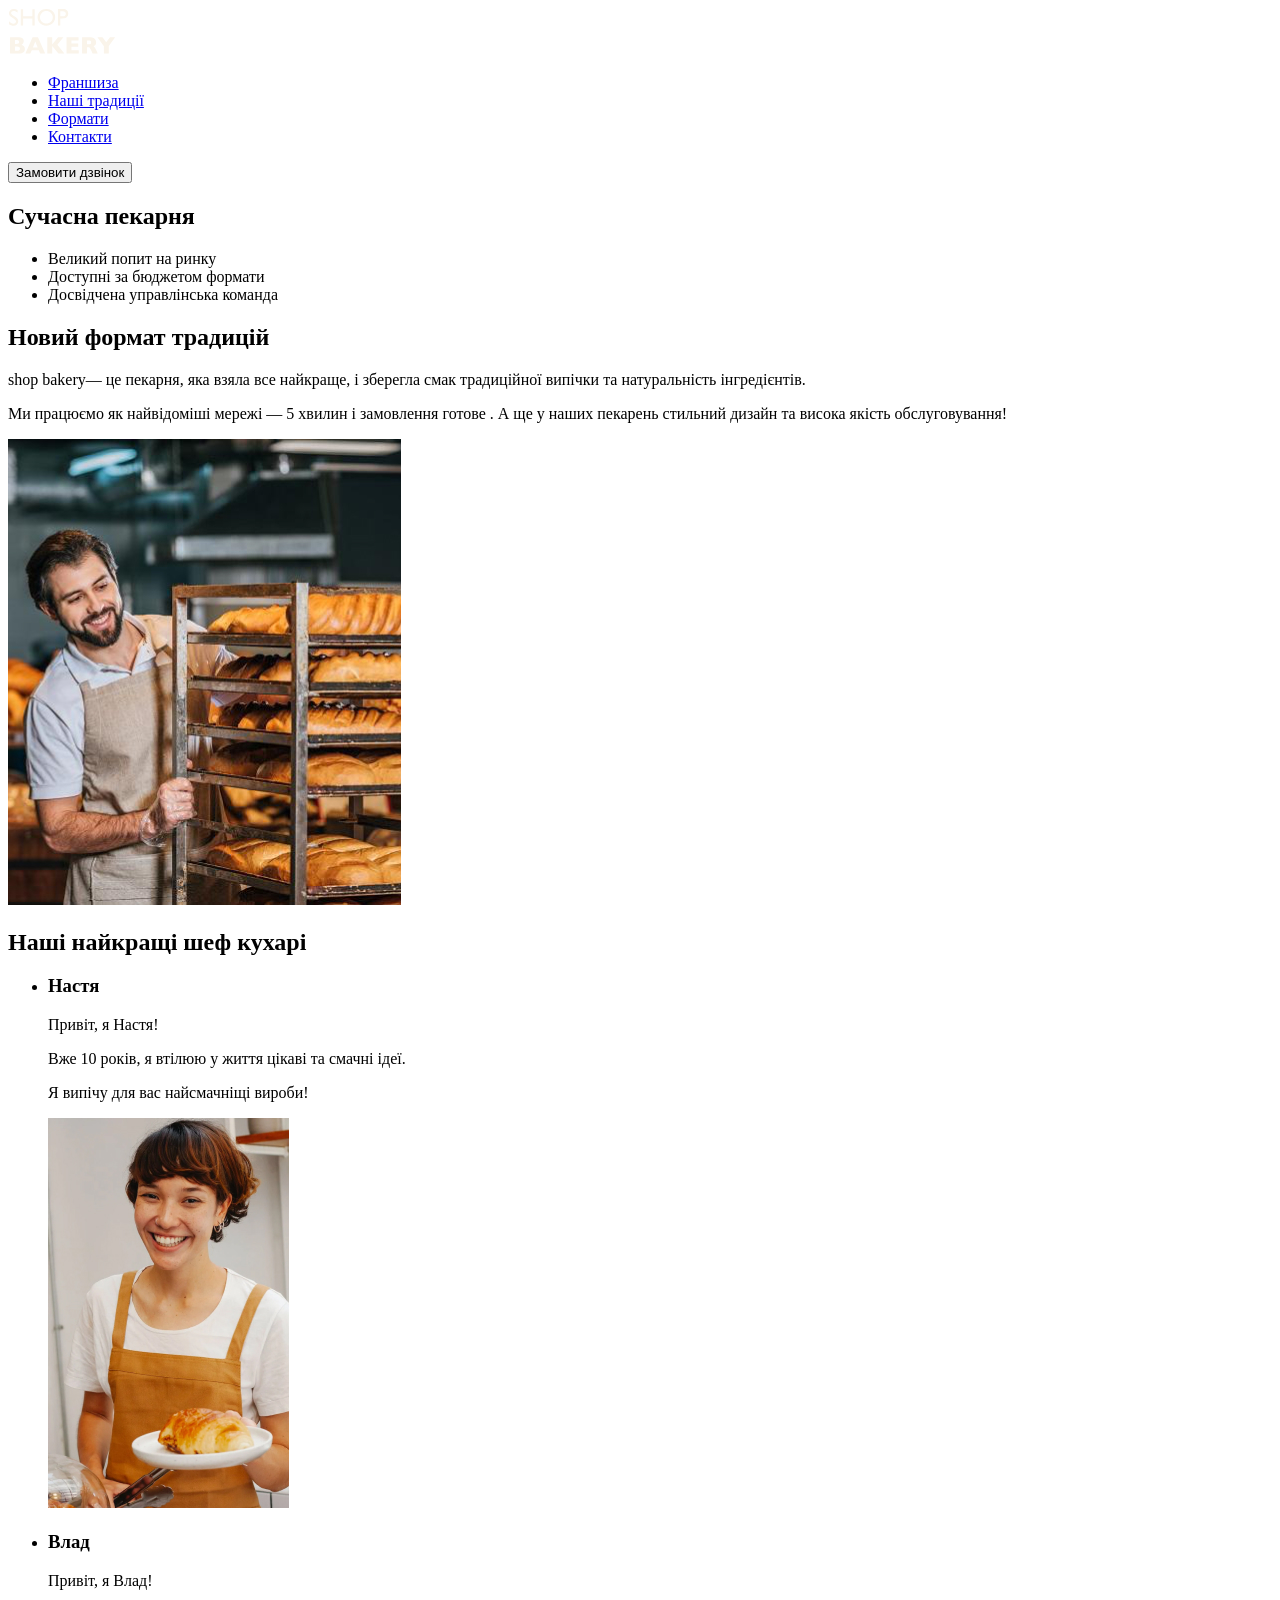
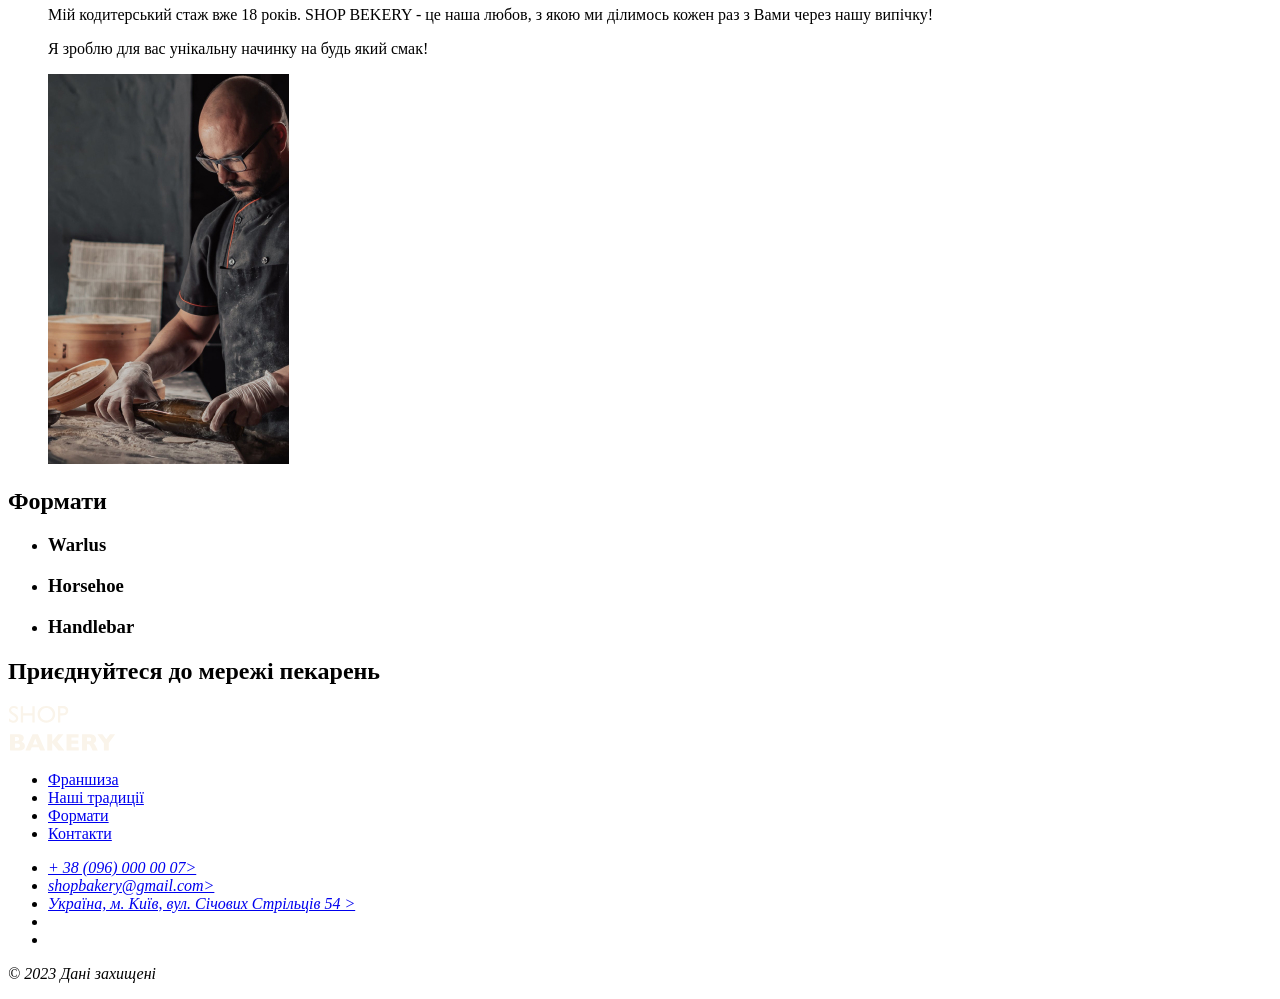
==== index.html @ 83b2caaf "Update index.html and images" ====
<!DOCTYPE html>
<html lang="uk">
  <head>
    <meta charset="UTF-8" />
    <meta http-equive="X-UA-Compatitble" content="IE-edge" />
    <meta name="viewport" content="width=device-width, initial-scale=1.0" />
    <title>Сучасна пекарня</title>
  </head>
  <body>
    <header>
      <nav>
        <a href="-">
          <img src="./images/logo.svg" alt="Логоитип" />
        </a>
        <ul>
          <li><a href="-">Франшиза</a></li>
          <li><a href="-">Наші традиції</a></li>
          <li><a href="-">Формати</a></li>
          <li><a href="-">Контакти</a></li>
        </ul>
      </nav>
      <button type="button">Замовити дзвінок</button>
    </header>
    <main>
      <section>
        <h1>Сучасна пекарня</h1>
      </section>
      <section>
        <ul>
          <li>Великий попит на ринку</li>
          <li>Доступні за бюджетом формати</li>
          <li>Досвідчена управлінська команда</li>
        </ul>
        <h2>Новий формат традицій</h2>
        <p>
          <span>shop bakery</span>— це пекарня, яка взяла все найкраще, і
          зберегла смак традиційної випічки та натуральність інгредієнтів.
        </p>
        <p>
          Ми працюємо як найвідоміші мережі —
          <span>5 хвилин і замовлення готове</span> . А ще у наших пекарень
          стильний дизайн та висока якість обслуговування!
        </p>
        <img src="./images/baker-man.jpg" alt="Пекар" />
      </section>
      <section>
        <h2>Наші найкращі шеф кухарі</h2>
        <ul>
          <li>
            <article>
              <h3>Настя</h3>
              <p>Привіт, я Настя!</p>
              <p>Вже 10 років, я втілюю у життя цікаві та смачні ідеї.</p>
              <p>Я випічу для вас найсмачніщі вироби!</p>
            </article>
          </li>
          <img src="./images/nastya-chef.jpg" alt="Настя" />
          <li>
            <article>
              <h3>Влад</h3>
              <p>Привіт, я Влад!</p>
              <p>
                Мій кодитерський стаж вже 18 років. SHOP BEKERY - це наша любов,
                з якою ми ділимось кожен раз з Вами через нашу випічку!
              </p>
              <p>Я зроблю для вас унікальну начинку на будь який смак!</p>
            </article>
          </li>
          <img src="./images/vlad-chef.jpg" alt="Влад" />
        </ul>
      </section>
      <section>
        <h2>Формати</h2>
        <ul>
          <li>
            <article>
              <h3 lang="en">Warlus</h3>
            </article>
          </li>
          <li>
            <article>
              <h3 lang="en">Horsehoe</h3>
            </article>
          </li>
          <li>
            <article>
              <h3 lang="en">Handlebar</h3>
            </article>
          </li>
        </ul>
      </section>
      <section>
        <h2>Приєднуйтеся до мережі пекарень</h2>
      </section>
      <!-- wes site -->
    </main>
    <footer>
      <nav>
        <a href="-">
          <img src="./images/logo.svg" alt="Логоитип" />
        </a>
        <ul>
          <li><a href="-">Франшиза</a></li>
          <li><a href="-">Наші традиції</a></li>
          <li><a href="-">Формати</a></li>
          <li><a href="-">Контакти</a></li>
        </ul>
      </nav>
      <address>
        <ul>
          <li><a href="tel:+38(096)0000007">+ 38 (096) 000 00 07></a></li>
          <li>
            <a href="mailto:shopbakery@gmail.com">shopbakery@gmail.com></a>
          </li>
          <li>
            <a href="https://share.google/p2Ou1kJgg2Bm39qx0" target="_blank">
              Україна, м. Київ, вул. Січових Стрільців 54 >
            </a>
          </li>
          <li>
            <a href="-"></a>
            <!---facebook-->
          </li>
          <li>
            <a href="-"></a>
            <!--insta-->
          </li>
        </ul>
        <a href="-" target="_blank" Політика конфіденційності></a>
        <p>© 2023 Дані захищені</p>
      </address>
    </footer>
  </body>
</html>
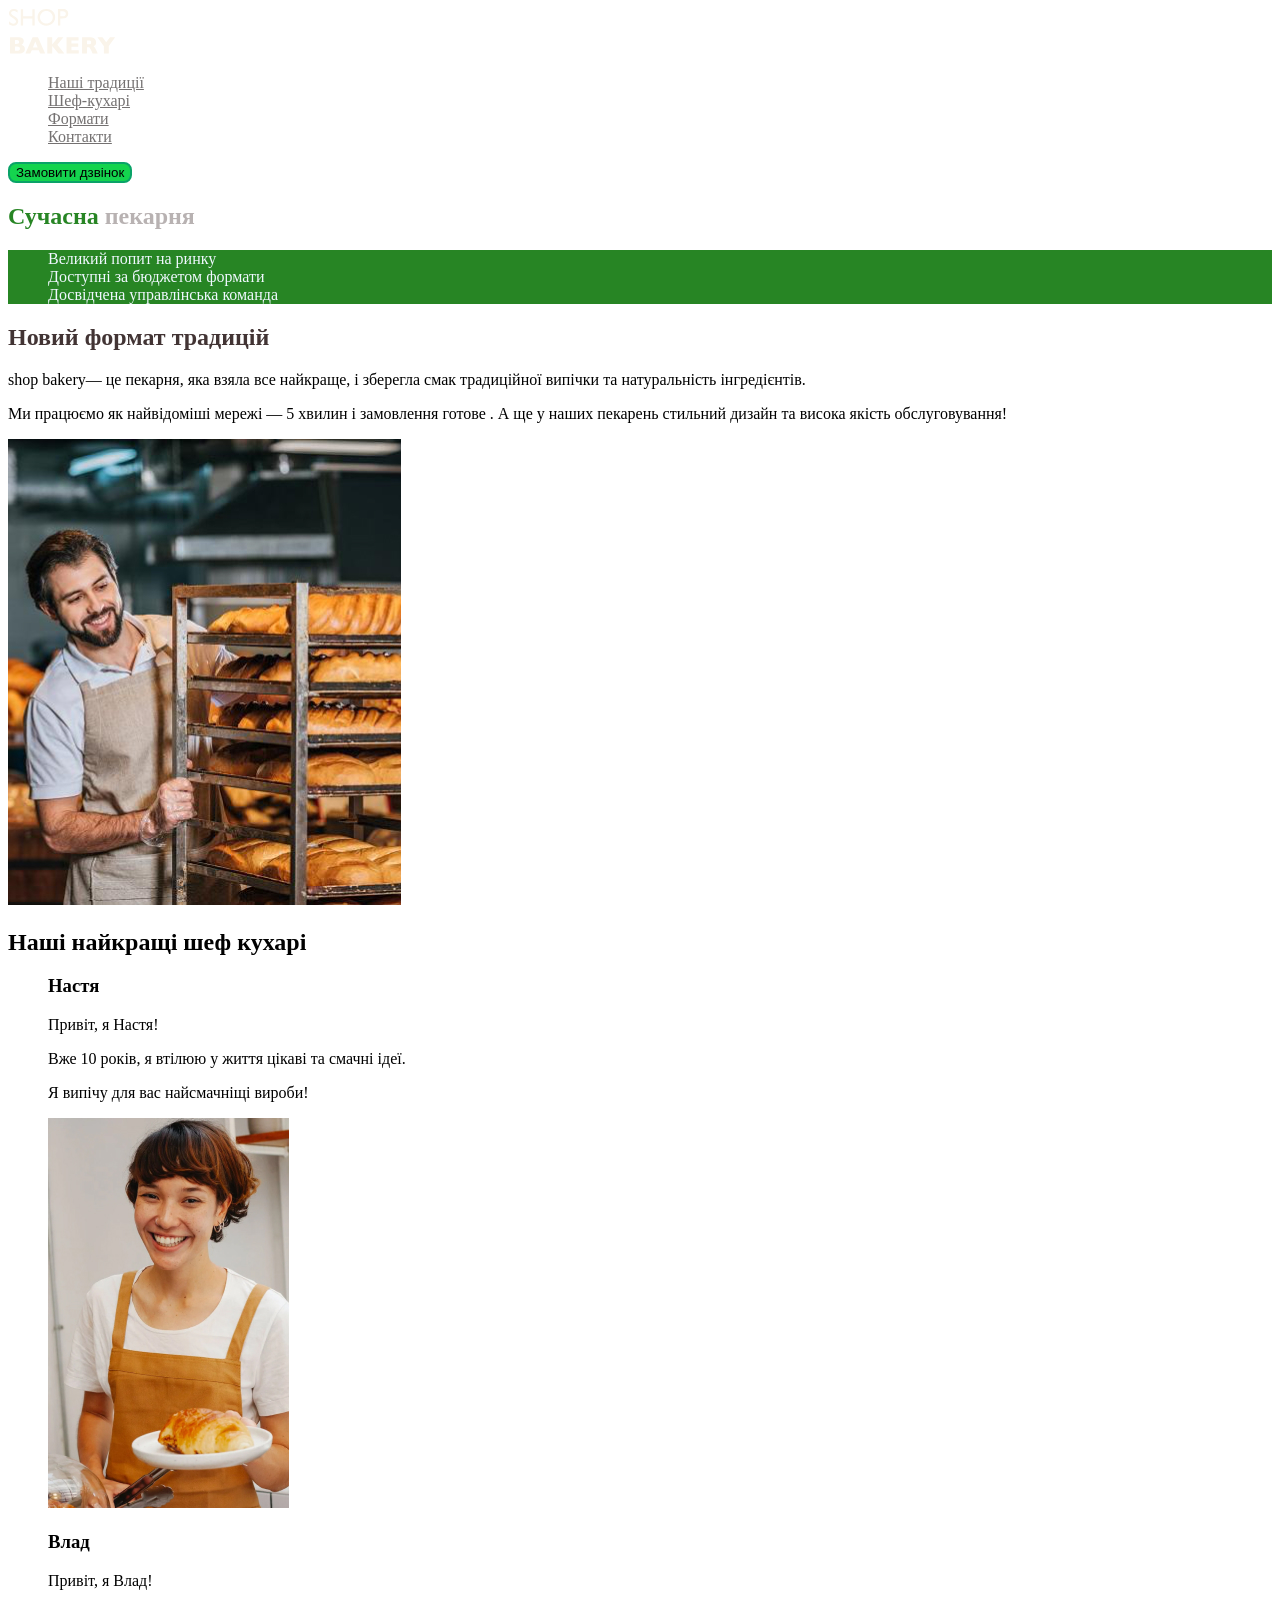
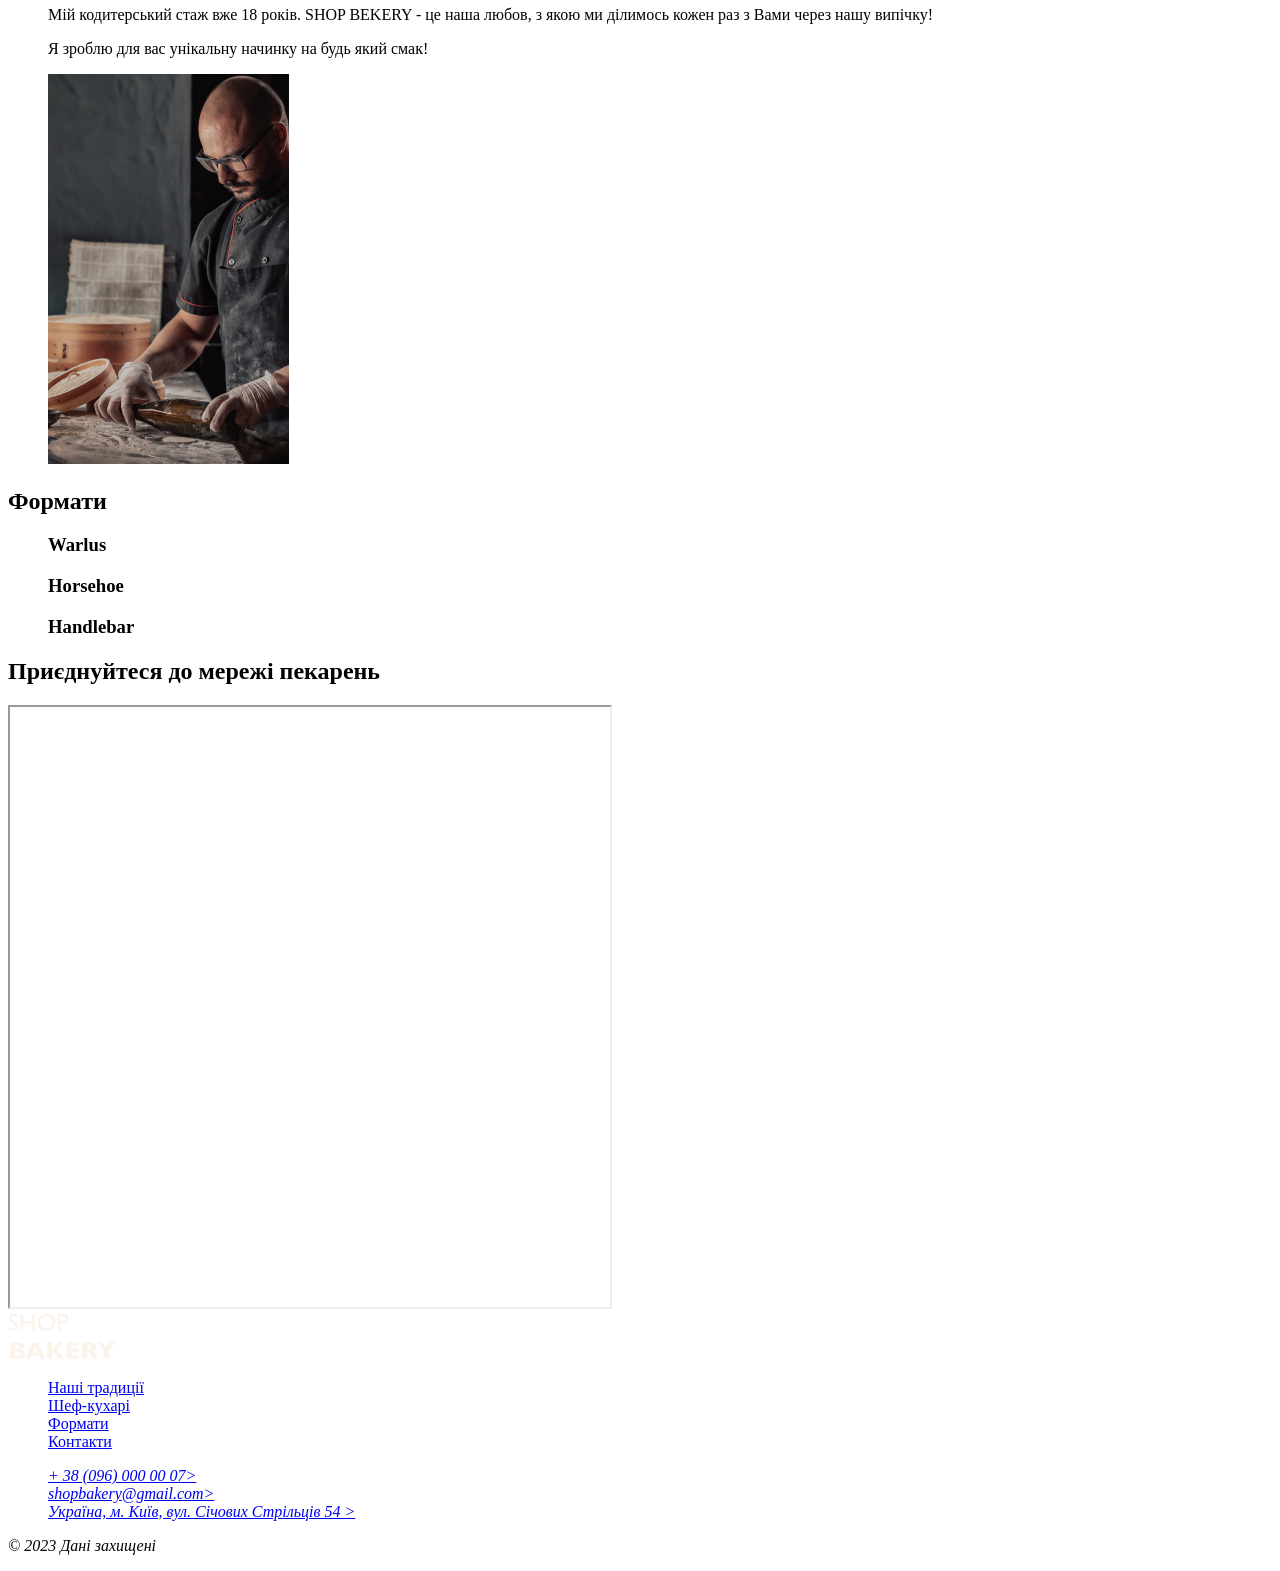
==== commit a26a56f8: "Add styles.css and css variables" ====
--- a/index.html
+++ b/index.html
@@ -5,33 +5,34 @@
     <meta http-equive="X-UA-Compatitble" content="IE-edge" />
     <meta name="viewport" content="width=device-width, initial-scale=1.0" />
     <title>Сучасна пекарня</title>
+    <link rel="stylesheet" href="./css/styles.css">
   </head>
   <body>
     <header>
       <nav>
-        <a href="-">
+        <a href="/">
           <img src="./images/logo.svg" alt="Логоитип" />
         </a>
         <ul>
-          <li><a href="-">Франшиза</a></li>
-          <li><a href="-">Наші традиції</a></li>
-          <li><a href="-">Формати</a></li>
-          <li><a href="-">Контакти</a></li>
+          <li><a class="link" href="#traditions-section">Наші традиції</a></li>
+          <li><a class="link" href="#chiefs">Шеф-кухарі</a></li>
+          <li><a class="link" href="#forms">Формати</a></li>
+          <li><a class="link" href="#contacts">Контакти</a></li>
         </ul>
       </nav>
-      <button type="button">Замовити дзвінок</button>
+      <button class="button" type="button">Замовити дзвінок</button>
     </header>
     <main>
       <section>
-        <h1>Сучасна пекарня</h1>
+        <h1 class="hero-title"><span>Сучасна</span> пекарня</h1>
       </section>
-      <section>
-        <ul>
+      <section id="traditions-section"> 
+        <ul class="advantages">
           <li>Великий попит на ринку</li>
           <li>Доступні за бюджетом формати</li>
           <li>Досвідчена управлінська команда</li>
         </ul>
-        <h2>Новий формат традицій</h2>
+        <h2 class="section-title">Новий формат традицій</h2>
         <p>
           <span>shop bakery</span>— це пекарня, яка взяла все найкраще, і
           зберегла смак традиційної випічки та натуральність інгредієнтів.
@@ -43,7 +44,7 @@
         </p>
         <img src="./images/baker-man.jpg" alt="Пекар" />
       </section>
-      <section>
+      <section id="chiefs">
         <h2>Наші найкращі шеф кухарі</h2>
         <ul>
           <li>
@@ -69,7 +70,7 @@
           <img src="./images/vlad-chef.jpg" alt="Влад" />
         </ul>
       </section>
-      <section>
+      <section id="forms">
         <h2>Формати</h2>
         <ul>
           <li>
@@ -91,22 +92,26 @@
       </section>
       <section>
         <h2>Приєднуйтеся до мережі пекарень</h2>
-      </section>
-      <!-- wes site -->
+        <iframe src="https://www.google.com/maps/embed?pb=!1m18!1m12!1m3!1d2540.1640209120496!2d30.491323200000004!3d50.4566703!2m3!1f0!2f0!3f0!3m2!1i1024!2i768!4f13.1!3m3!1m2!1s0x40d4ce637c006b2d%3A0xaf86385f19996ff0!2z0YPQuy4g0KHQtdGH0LXQstGL0YUg0KHRgtGA0LXQu9GM0YbQvtCyLCA1NCwg0JrQuNC10LIsINCj0LrRgNCw0LjQvdCwLCAwMjAwMA!5e0!3m2!1sru!2spl!4v1762355913736!5m2!1sru!2spl"\
+        width="600" 
+        height="600" 
+        allowfullscreen="" 
+        loading="lazy" 
+        referrerpolicy="no-referrer-when-downgrade"></iframe>
     </main>
     <footer>
       <nav>
-        <a href="-">
+        <a href="./index.html">
           <img src="./images/logo.svg" alt="Логоитип" />
         </a>
         <ul>
-          <li><a href="-">Франшиза</a></li>
-          <li><a href="-">Наші традиції</a></li>
-          <li><a href="-">Формати</a></li>
-          <li><a href="-">Контакти</a></li>
+          <li><a href="#traditions-section">Наші традиції</a></li>
+          <li><a href="#chiefs">Шеф-кухарі</a></li>
+          <li><a href="#forms">Формати</a></li>
+          <li><a href="#contacts">Контакти</a></li>
         </ul>
       </nav>
-      <address>
+      <address id="contacts">
         <ul>
           <li><a href="tel:+38(096)0000007">+ 38 (096) 000 00 07></a></li>
           <li>
--- a/css/styles.css
+++ b/css/styles.css
@@ -0,0 +1,43 @@
+ul {
+  list-style-type: none;
+}
+
+.hero-title {
+  color: #b8b2b2;
+}
+
+.hero-title span {
+  color: #278524;
+}
+
+.button {
+  background-color: rgb(20, 212, 78);
+  border: 2px solid rgb(10, 163, 104);
+  border-radius: 8px;
+  cursor: pointer;
+}
+
+.button:hover {
+  background-color: rgba(20, 212, 78, 0.26);
+}
+
+.button:focus {
+  background-color: rgba(20, 212, 78, 0.26);
+}
+
+.link {
+  color: rgb(116, 113, 113);
+}
+
+.link:hover {
+  color: chartreuse;
+}
+
+.advantages {
+  color: aliceblue;
+  background-color: #278524;
+}
+
+.section-title {
+  color: rgb(66, 52, 52);
+}
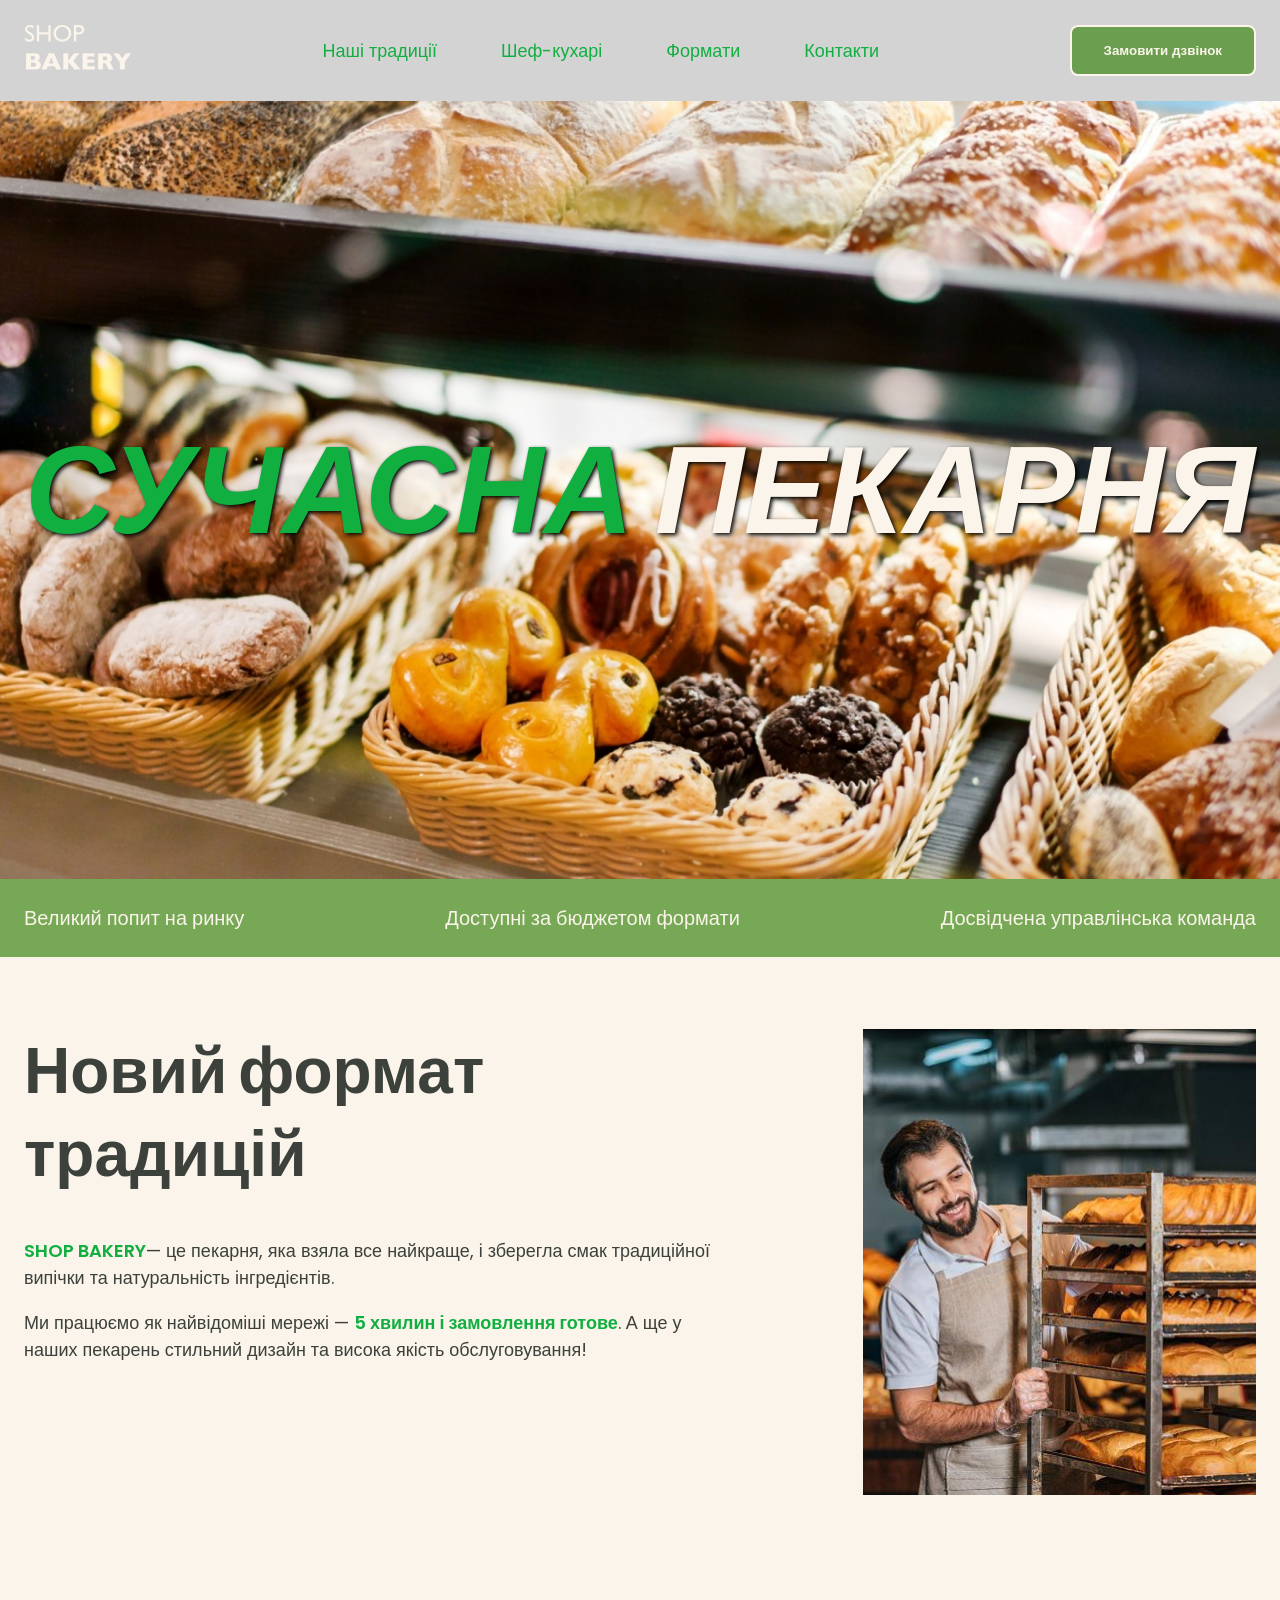
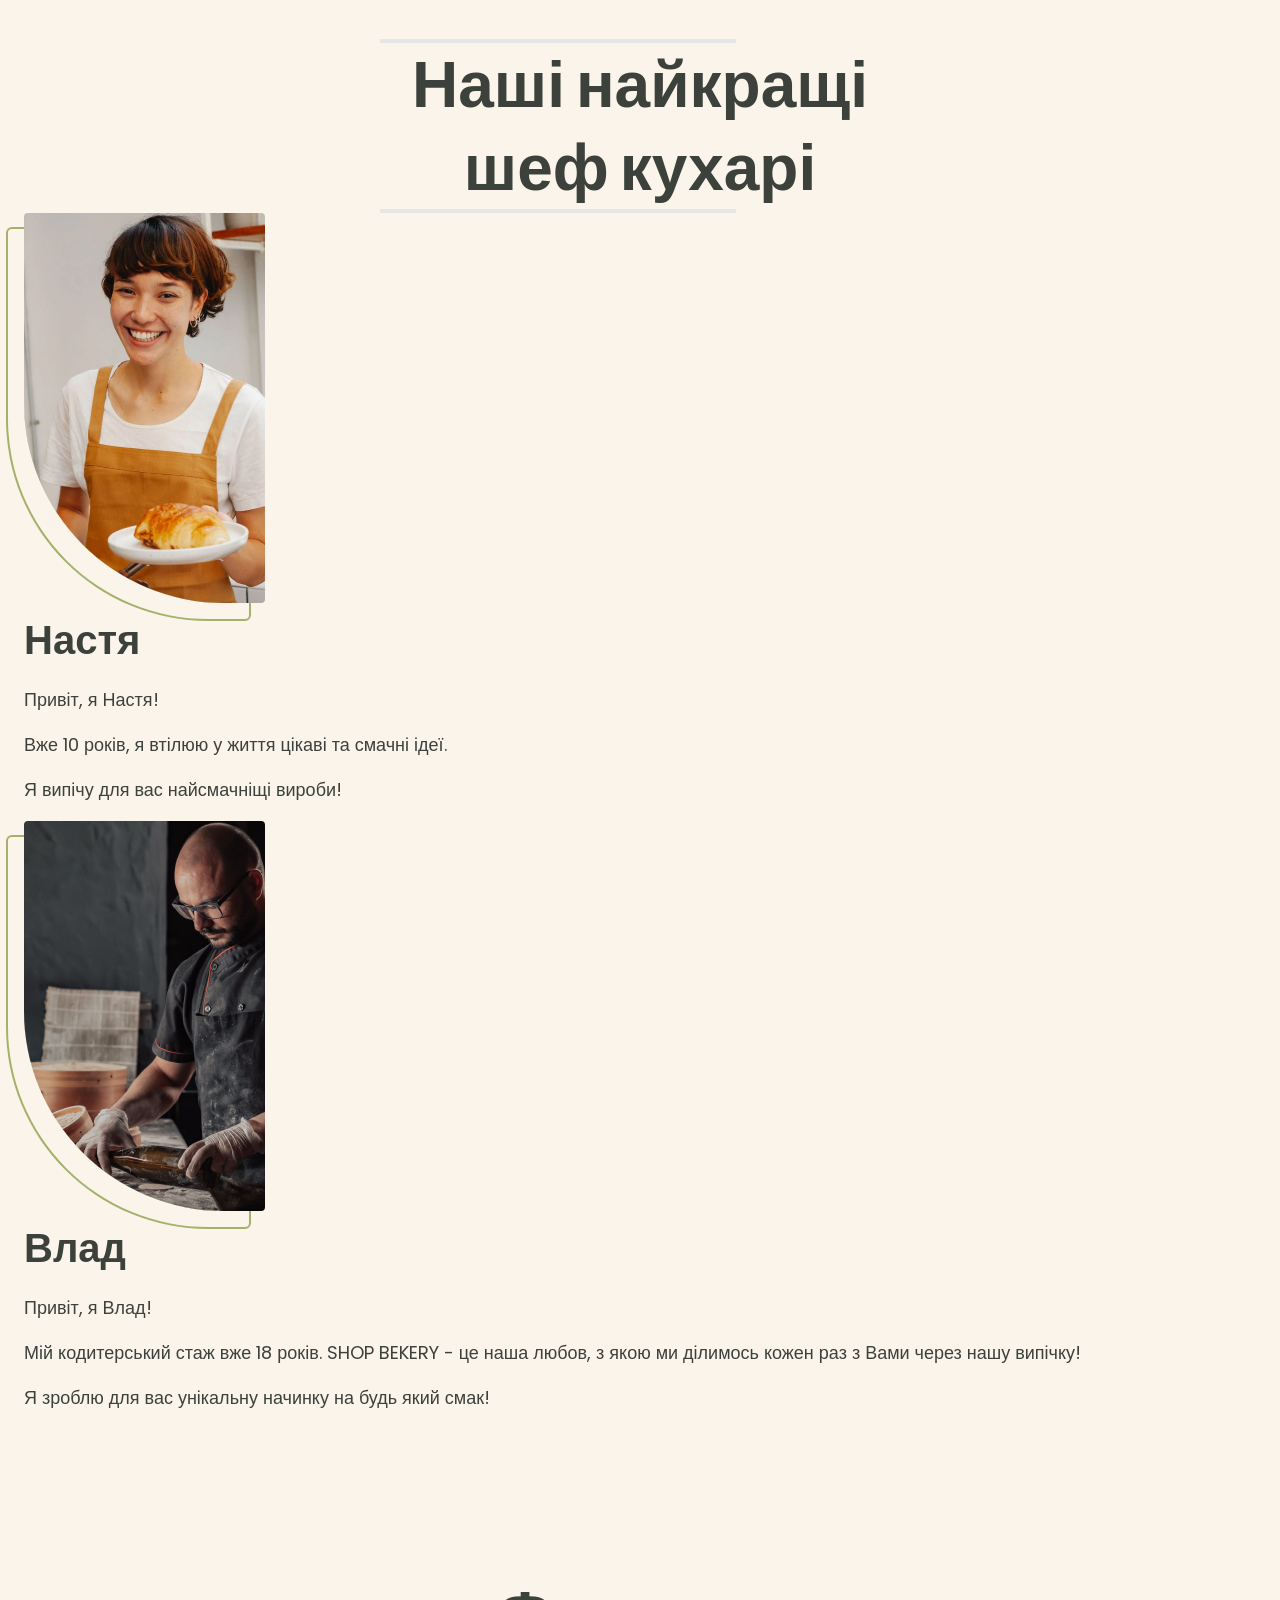
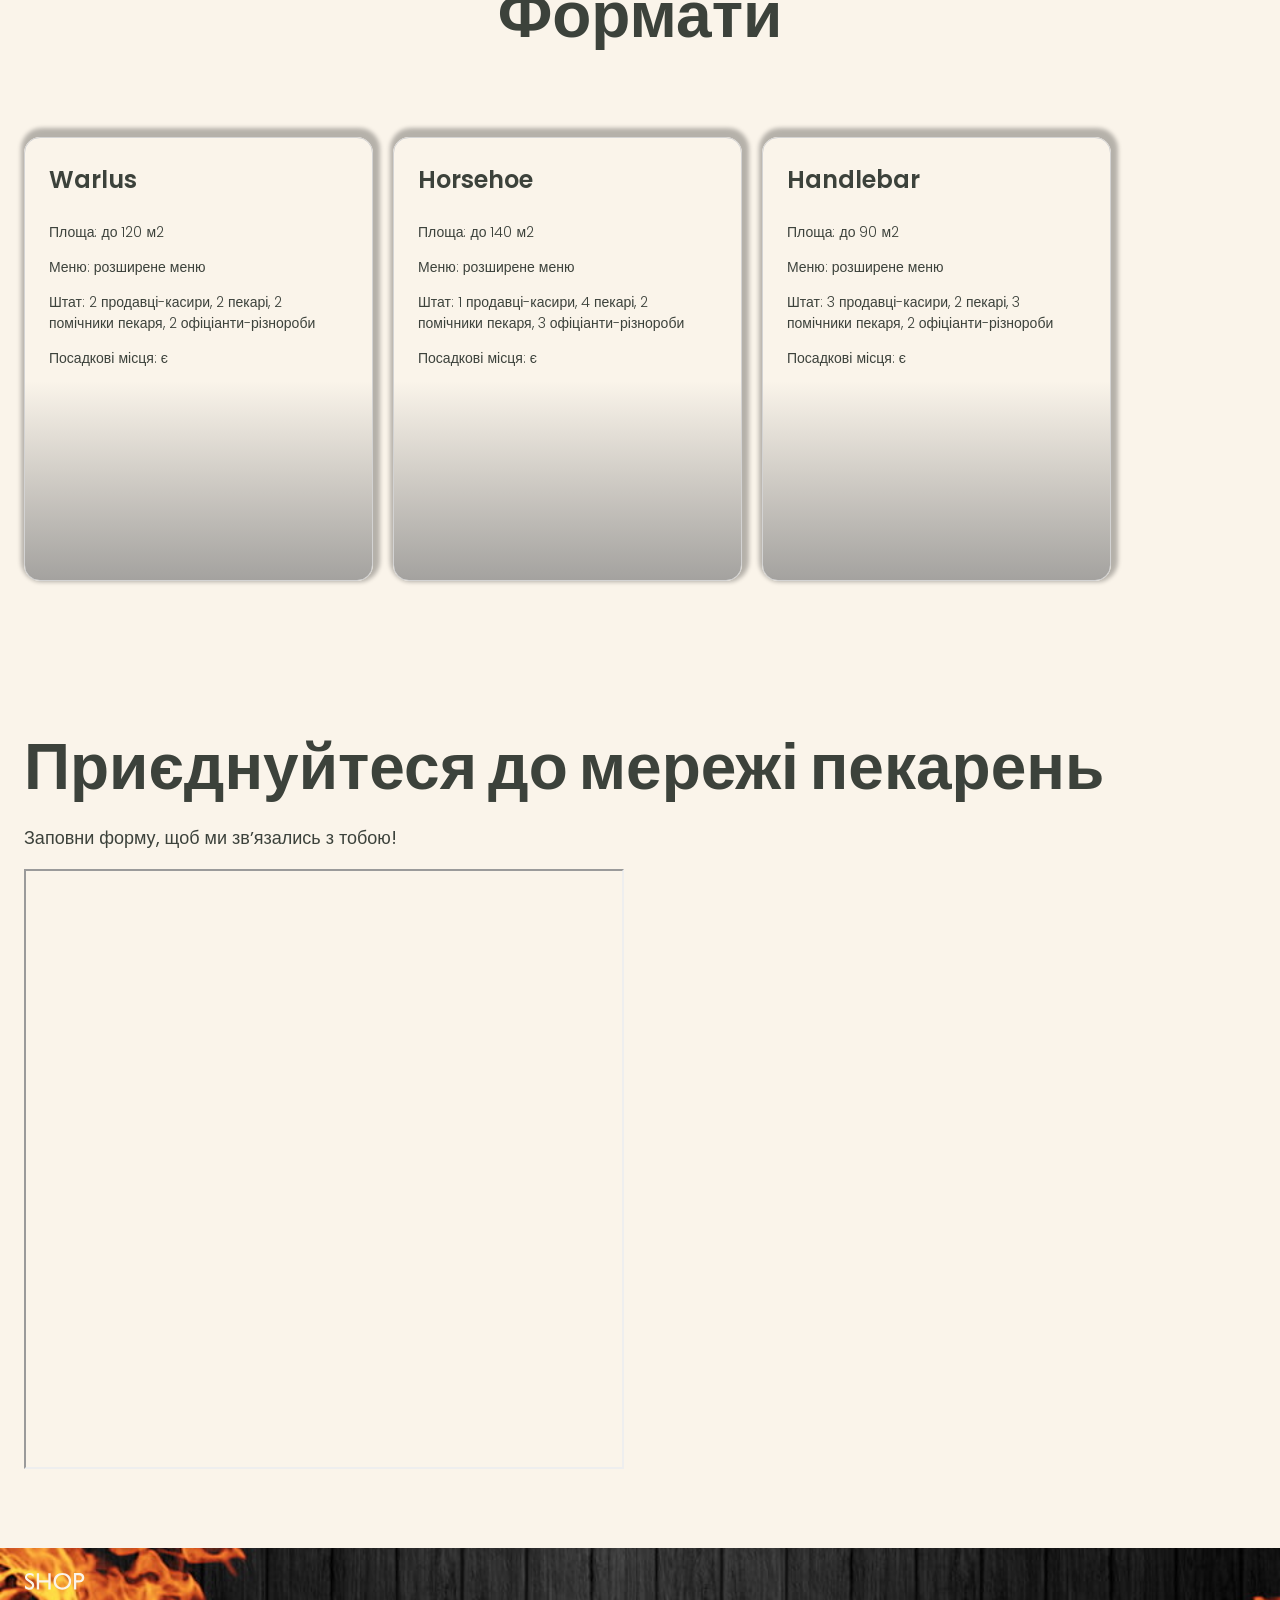
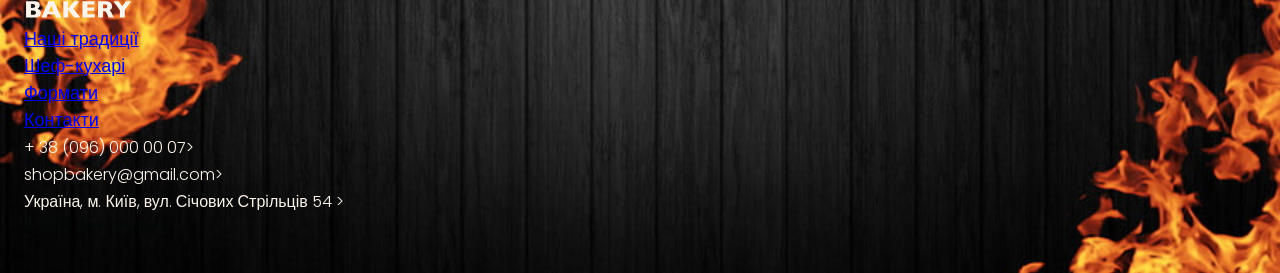
==== commit 7956f1bb: "A lot of new things)" ====
--- a/index.html
+++ b/index.html
@@ -5,15 +5,21 @@
     <meta http-equive="X-UA-Compatitble" content="IE-edge" />
     <meta name="viewport" content="width=device-width, initial-scale=1.0" />
     <title>Сучасна пекарня</title>
-    <link rel="stylesheet" href="./css/styles.css">
+    <!-- STYLES
+    <link rel="preconnect" href="https://fonts.googleapis.com">
+<link rel="preconnect" href="https://fonts.gstatic.com" crossorigin>
+<link href="https://fonts.googleapis.com/css2?family=Poppins:wght@300;400;600;900&display=swap" rel="stylesheet"> -->
+    <link rel="stylesheet" href="./css/styles.css" />
   </head>
   <body>
-    <header>
-      <nav>
+    <header class="header">
+      <div class="container">
+        <div class="header-container">
+      <nav class="header-nav">
         <a href="/">
           <img src="./images/logo.svg" alt="Логоитип" />
         </a>
-        <ul>
+        <ul class="header-menu">
           <li><a class="link" href="#traditions-section">Наші традиції</a></li>
           <li><a class="link" href="#chiefs">Шеф-кухарі</a></li>
           <li><a class="link" href="#forms">Формати</a></li>
@@ -21,44 +27,65 @@
         </ul>
       </nav>
       <button class="button" type="button">Замовити дзвінок</button>
+    </div>
+    </div>
     </header>
     <main>
-      <section>
-        <h1 class="hero-title"><span>Сучасна</span> пекарня</h1>
-      </section>
-      <section id="traditions-section"> 
-        <ul class="advantages">
-          <li>Великий попит на ринку</li>
-          <li>Доступні за бюджетом формати</li>
-          <li>Досвідчена управлінська команда</li>
-        </ul>
-        <h2 class="section-title">Новий формат традицій</h2>
-        <p>
-          <span>shop bakery</span>— це пекарня, яка взяла все найкраще, і
-          зберегла смак традиційної випічки та натуральність інгредієнтів.
+      <section class="hero-section">
+        <div class="container"><h1 class="hero-title"><span>Сучасна</span> пекарня</h1></div>
+      </section>
+      <section class="advantages-section" id="traditions-section">
+        <div class="container">              
+          <h2 class="hidden">Наші переваги</h2>
+          <ul class="advantages">
+          <li class="advantages-item">Великий попит на ринку</li>
+          <li class="advantages-item">Доступні за бюджетом формати</li>
+          <li class="advantages-item">Досвідчена управлінська команда</li>
+          </ul>
+          </div>
+        </div>
+      </div>
+    </section>
+      <section class="section" id="traditions-section">
+      <div class="container">
+        <div class="traditions-container">
+          <div class="traditions-content">
+            <h2 class="traditions-title section-title">
+              Новий формат традицій
+            </h2>
+            <p class="traditions-text">
+              <span class="brand-upper">shop bakery</span>— це пекарня, яка взяла
+              все найкраще, і зберегла смак традиційної випічки та натуральність
+              інгредієнтів.
+            </p>
+            <p class="traditions-text">
+              Ми працюємо як найвідоміші мережі —
+              <span class="brand">5 хвилин і замовлення готове</span>. А ще у наших
+              пекарень стильний дизайн та висока якість обслуговування!
         </p>
-        <p>
-          Ми працюємо як найвідоміші мережі —
-          <span>5 хвилин і замовлення готове</span> . А ще у наших пекарень
-          стильний дизайн та висока якість обслуговування!
-        </p>
-        <img src="./images/baker-man.jpg" alt="Пекар" />
-      </section>
-      <section id="chiefs">
-        <h2>Наші найкращі шеф кухарі</h2>
+        </div>
+        <img src="./images/baker-man.jpg" alt="Пекар"
+        />
+        </div>
+      </div>
+      </section></div>
+      <section class="section" id="chiefs">
+        <div class="container">
+          <h2 class="chefs-title section-title centered">Наші найкращі шеф кухарі</h2>
         <ul>
           <li>
             <article>
-              <h3>Настя</h3>
+              <img class="chef-img" src="./images/nastya-chef.jpg" alt="Настя" />
+              <h3 class="chief-title">Настя</h3>
               <p>Привіт, я Настя!</p>
               <p>Вже 10 років, я втілюю у життя цікаві та смачні ідеї.</p>
               <p>Я випічу для вас найсмачніщі вироби!</p>
             </article>
           </li>
-          <img src="./images/nastya-chef.jpg" alt="Настя" />
           <li>
             <article>
-              <h3>Влад</h3>
+              <img class="chef-img" src="./images/vlad-chef.jpg" alt="Влад" />
+              <h3 class="chief-title">Влад</h3>
               <p>Привіт, я Влад!</p>
               <p>
                 Мій кодитерський стаж вже 18 років. SHOP BEKERY - це наша любов,
@@ -67,58 +94,106 @@
               <p>Я зроблю для вас унікальну начинку на будь який смак!</p>
             </article>
           </li>
-          <img src="./images/vlad-chef.jpg" alt="Влад" />
-        </ul>
-      </section>
-      <section id="forms">
-        <h2>Формати</h2>
-        <ul>
-          <li>
-            <article>
-              <h3 lang="en">Warlus</h3>
-            </article>
-          </li>
-          <li>
-            <article>
-              <h3 lang="en">Horsehoe</h3>
-            </article>
-          </li>
-          <li>
-            <article>
-              <h3 lang="en">Handlebar</h3>
-            </article>
-          </li>
-        </ul>
-      </section>
-      <section>
-        <h2>Приєднуйтеся до мережі пекарень</h2>
-        <iframe src="https://www.google.com/maps/embed?pb=!1m18!1m12!1m3!1d2540.1640209120496!2d30.491323200000004!3d50.4566703!2m3!1f0!2f0!3f0!3m2!1i1024!2i768!4f13.1!3m3!1m2!1s0x40d4ce637c006b2d%3A0xaf86385f19996ff0!2z0YPQuy4g0KHQtdGH0LXQstGL0YUg0KHRgtGA0LXQu9GM0YbQvtCyLCA1NCwg0JrQuNC10LIsINCj0LrRgNCw0LjQvdCwLCAwMjAwMA!5e0!3m2!1sru!2spl!4v1762355913736!5m2!1sru!2spl"\
-        width="600" 
-        height="600" 
-        allowfullscreen="" 
-        loading="lazy" 
-        referrerpolicy="no-referrer-when-downgrade"></iframe>
+        </ul>
+        </div>
+      </section>
+      <section class="section" id="forms"> 
+        <div class="container">
+          <h2 class="formats-title section-title centered">Формати</h2>
+          <ul class="formats-list">
+          <li class="formats-item">
+            <article class="format-card">
+              <h3 class="format-title" lang="en">Warlus</h3>
+              <div class="format-text">
+                <p>Площа: до 120 м2</p>
+                <p>Меню: розширене меню</p>
+                <p>
+                  Штат: 2 продавці-касири, 2 пекарі, 2 помічники пекаря, 2
+                  офіціанти-різнороби
+                </p>
+                <p>Посадкові місця: є</p>
+              </div>
+            </article>
+          </li>
+          <li class="formats-item">
+            <article class="format-card">
+              <h3 class="format-title" lang="en">Horsehoe</h3>
+              <div class="format-text">
+                <p>Площа: до 140 м2</p>
+                <p>Меню: розширене меню</p>
+                <p>
+                  Штат: 1 продавці-касири, 4 пекарі, 2 помічники пекаря, 3
+                  офіціанти-різнороби
+                </p>
+                <p>Посадкові місця: є</p>
+              </div>
+            </article>
+          </li>
+          <li class="formats-item">
+            <article class="format-card">
+              <h3 class="format-title" lang="en">Handlebar</h3>
+              <div class="format-text">
+                <p>Площа: до 90 м2</p>
+                <p>Меню: розширене меню</p>
+                <p>
+                  Штат: 3 продавці-касири, 2 пекарі, 3 помічники пекаря, 2
+                  офіціанти-різнороби
+                </p>
+                <p>Посадкові місця: є</p>
+              </div>
+            </article>
+          </li>
+        </ul>
+      </div>
+      </section>
+      <section class="section">
+        <div class="container"><h2 class="contact-section section-title">
+          Приєднуйтеся до мережі пекарень
+        </h2>
+        <p>Заповни форму, щоб ми звʼязались з тобою!</p>
+        <iframe
+          src="https://www.google.com/maps/embed?pb=!1m18!1m12!1m3!1d2540.1640209120496!2d30.491323200000004!3d50.4566703!2m3!1f0!2f0!3f0!3m2!1i1024!2i768!4f13.1!3m3!1m2!1s0x40d4ce637c006b2d%3A0xaf86385f19996ff0!2z0YPQuy4g0KHQtdGH0LXQstGL0YUg0KHRgtGA0LXQu9GM0YbQvtCyLCA1NCwg0JrQuNC10LIsINCj0LrRgNCw0LjQvdCwLCAwMjAwMA!5e0!3m2!1sru!2spl!4v1762355913736!5m2!1sru!2spl"
+          \
+          width="600"
+          height="600"
+          allowfullscreen=""
+          loading="lazy"
+          referrerpolicy="no-referrer-when-downgrade"
+        ></iframe>
+      </div>
+      </section>
     </main>
-    <footer>
-      <nav>
+    <footer class="footer">
+      <div class="container">
+        <nav>
         <a href="./index.html">
           <img src="./images/logo.svg" alt="Логоитип" />
         </a>
         <ul>
-          <li><a href="#traditions-section">Наші традиції</a></li>
-          <li><a href="#chiefs">Шеф-кухарі</a></li>
-          <li><a href="#forms">Формати</a></li>
-          <li><a href="#contacts">Контакти</a></li>
+          <li class="link"><a href="#traditions-section">Наші традиції</a></li>
+          <li class="link"><a href="#chiefs">Шеф-кухарі</a></li>
+          <li class="link"><a href="#forms">Формати</a></li>
+          <li class="link"><a href="#contacts">Контакти</a></li>
         </ul>
       </nav>
       <address id="contacts">
         <ul>
-          <li><a href="tel:+38(096)0000007">+ 38 (096) 000 00 07></a></li>
-          <li>
-            <a href="mailto:shopbakery@gmail.com">shopbakery@gmail.com></a>
-          </li>
-          <li>
-            <a href="https://share.google/p2Ou1kJgg2Bm39qx0" target="_blank">
+          <li>
+            <a class="adress-link" href="tel:+38(096)0000007"
+              >+ 38 (096) 000 00 07></a
+            >
+          </li>
+          <li>
+            <a class="adress-link" href="mailto:shopbakery@gmail.com"
+              >shopbakery@gmail.com></a
+            >
+          </li>
+          <li>
+            <a
+              class="adress-link"
+              href="https://share.google/p2Ou1kJgg2Bm39qx0"
+              target="_blank"
+            >
               Україна, м. Київ, вул. Січових Стрільців 54 >
             </a>
           </li>
@@ -131,9 +206,16 @@
             <!--insta-->
           </li>
         </ul>
-        <a href="-" target="_blank" Політика конфіденційності></a>
-        <p>© 2023 Дані захищені</p>
+        <a
+          class="address-link"
+          href="#"
+          target="_blank"
+          Політика
+          конфіденційності
+        ></a>
+        <p class="address-copy">&copy; 2023 Дані захищені</p>
       </address>
+      </div>
     </footer>
   </body>
 </html>
--- a/css/styles.css
+++ b/css/styles.css
@@ -1,43 +1,336 @@
+@font-face {
+  font-display: swap;
+  font-family: 'Poppins';
+  font-style: normal;
+  font-weight: 300;
+  src: url('../fonts/poppins-v24-latin-300.woff2') format('woff2');
+}
+
+@font-face {
+  font-display: swap;
+  font-family: 'Poppins';
+  font-style: normal;
+  font-weight: 400;
+  src: url('../fonts/poppins-v24-latin-regular.woff2') format('woff2');
+}
+
+@font-face {
+  font-display: swap;
+  font-family: 'Poppins';
+  font-style: normal;
+  font-weight: 600;
+  src: url('../fonts/poppins-v24-latin-600.woff2') format('woff2');
+}
+
+@font-face {
+  font-display: swap;
+  font-family: 'Poppins';
+  font-style: normal;
+  font-weight: 900;
+  src: url('../fonts/poppins-v24-latin-900.woff2') format('woff2');
+}
+
+:root {
+  --colour-brand: #10af40;
+  --color-primary-light: #faf4ea;
+  --color-primary-dark: #020c06c4;
+  --color-brand-light: #458b1db7;
+  --color-secondary: #a2b26b;
+}
+
+/* Base */
+
+body {
+  color: var(--color-primary-dark);
+  background-color: var(--color-primary-light);
+  font-family: 'Poppins', sans-serif;
+  font-size: 18px;
+  font-weight: 400;
+  line-height: 1.5;
+  margin: 0;
+}
+
+h1,
+h2,
+h3,
+h4,
+h5,
+h6,
+p {
+  margin-top: 0;
+}
+
+* {
+  box-sizing: border-box;
+}
+
+address {
+  font-style: normal;
+}
+
 ul {
+  margin: 0;
+  padding: 0;
   list-style-type: none;
 }
 
+.hidden {
+  position: absolute;
+  left: -10000px;
+  top: auto;
+  width: 1px;
+  height: 1px;
+  overflow: hidden;
+}
+
+.section {
+  padding: 48px 0;
+}
+
+.container {
+  width: 100%;
+  max-width: 1288px;
+  margin: 0 auto;
+  padding: 24px;
+}
+
+/* Hero */
+.hero-section {
+  padding: 272px 0;
+  background-image: url('../images/backgrnd.jpg');
+  background-repeat: no-repeat;
+  background-position: center;
+  background-size: cover;
+  /* background-attachment: fixed; */
+}
 .hero-title {
-  color: #b8b2b2;
+  font-size: 124px;
+  color: var(--color-primary-light);
+  text-transform: uppercase;
+  text-align: center;
+  text-shadow: 2px 2px 4px black;
+  font-style: italic;
+  margin-bottom: 0;
 }
 
 .hero-title span {
-  color: #278524;
-}
-
+  color: var(--colour-brand);
+}
+
+/* Header */
+
+.header {
+  background-color: lightgrey;
+}
+
+.header-menu {
+  display: flex;
+  gap: 64px;
+  flex-grow: 1;
+  justify-content: center;
+}
+
+.header-container {
+  display: flex;
+  align-items: center;
+  gap: 40px;
+}
+
+.header-nav {
+  display: flex;
+  flex-grow: 1;
+  align-items: center;
+  gap: 40px;
+}
+
+/* Buttons */
 .button {
-  background-color: rgb(20, 212, 78);
-  border: 2px solid rgb(10, 163, 104);
+  color: var(--color-primary-light);
+  background-color: var(--color-brand-light);
+  border: 2px solid var(--color-primary-light);
   border-radius: 8px;
   cursor: pointer;
+  font-weight: 600;
+  padding: 16px 32px;
 }
 
 .button:hover {
-  background-color: rgba(20, 212, 78, 0.26);
+  color: var(--color-primary-dark);
+  background-color: transparent;
 }
 
 .button:focus {
-  background-color: rgba(20, 212, 78, 0.26);
-}
-
+  background-color: rgba(20, 212, 78, 0.226);
+}
+
+/* Links */
 .link {
-  color: rgb(116, 113, 113);
+  font-size: 18;
+  font-weight: 400;
+  color: var(--colour-brand);
+  text-decoration: none;
+  line-height: 27px;
 }
 
 .link:hover {
-  color: chartreuse;
+  color: var(--color-primary-dark);
 }
 
 .advantages {
-  color: aliceblue;
-  background-color: #278524;
-}
-
+  display: flex;
+  justify-content: space-between;
+  gap: 40px;
+}
+
+.advantages-item {
+  color: var(--color-primary-light);
+  font-weight: 300;
+  font-size: 20px;
+}
+
+.advantages-section {
+  background-color: var(--color-brand-light);
+}
+
+/* Sections */
 .section-title {
-  color: rgb(66, 52, 52);
-}
+  font-size: 64px;
+  font-weight: 900;
+  line-height: 1.3;
+  color: var(--color-primary-dark);
+}
+
+.section-title.centered {
+  text-align: center;
+}
+
+/* Traditions section */
+.traditions-text .brand {
+  color: var(--colour-brand);
+  font-weight: 600;
+}
+
+.traditions-title {
+  margin-bottom: 42px;
+}
+
+.traditions-section {
+  padding-top: 96px;
+}
+
+.traditions-container {
+  display: flex;
+  justify-content: space-between;
+  gap: 40px;
+}
+
+.traditions-content {
+  max-width: 710px;
+}
+
+.traditions-text .brand-upper {
+  text-transform: uppercase;
+  color: var(--colour-brand);
+  font-weight: 600;
+}
+
+.traditions-text:last-child {
+  max-width: 340;
+}
+
+/* Chiefs section */
+
+.chief-title {
+  font-size: 40px;
+  font-weight: 900;
+  margin-bottom: 16px;
+}
+
+.chefs-title::before,
+.chefs-title::after {
+  display: block;
+  width: 352px;
+  border: 2px solid #e6e6e6;
+  content: '';
+}
+
+.chefs-title {
+  margin-bottom: 80px;
+  max-width: 520px;
+  margin: 0 auto;
+}
+
+.chef-img {
+  border-radius: 4px 4px 4px 200px;
+  box-shadow: -16px 16px 0 0 var(--color-primary-light),
+    -16px 16px 0 2px var(--color-secondary);
+}
+
+/* Format section */
+.formats-list {
+  display: flex;
+  flex-wrap: wrap;
+  gap: 20px;
+}
+
+.formats-list {
+  flex-basis: calc((100% - 40px) / 3);
+}
+
+.format-card {
+  height: 444px;
+  width: 349px;
+  padding: 24px;
+  border: 1px solid lightgrey;
+  border-radius: 16px;
+  background-image: linear-gradient(
+    180deg,
+    rgba(65, 7, 7, 0) 55%,
+    rgba(128, 128, 128, 0.705) 100%
+  );
+  box-shadow: 2px -4px 4px 5px rgba(0, 0, 0, 0.274);
+}
+
+.format-title {
+  font-weight: 600;
+  font-size: 24px;
+}
+
+.formats-title {
+  margin-bottom: 80px;
+}
+
+.format-text {
+  font-weight: 300;
+  font-size: 14px;
+}
+
+/* Contact section */
+
+.contact-section {
+  margin-bottom: 16px;
+}
+
+/* Footer */
+.adress-link {
+  color: var(--color-primary-light);
+  font-size: 16px;
+  font-weight: 300;
+  text-decoration: none;
+}
+
+.adress-link:hover {
+  color: var(--color-primary-dark);
+  text-decoration: none;
+}
+
+.address-copy {
+  font-size: 14px;
+}
+
+.footer {
+  background-image: url('../images/footer.jpg');
+  background-repeat: no-repeat;
+  background-position: center;
+  background-size: cover;
+}
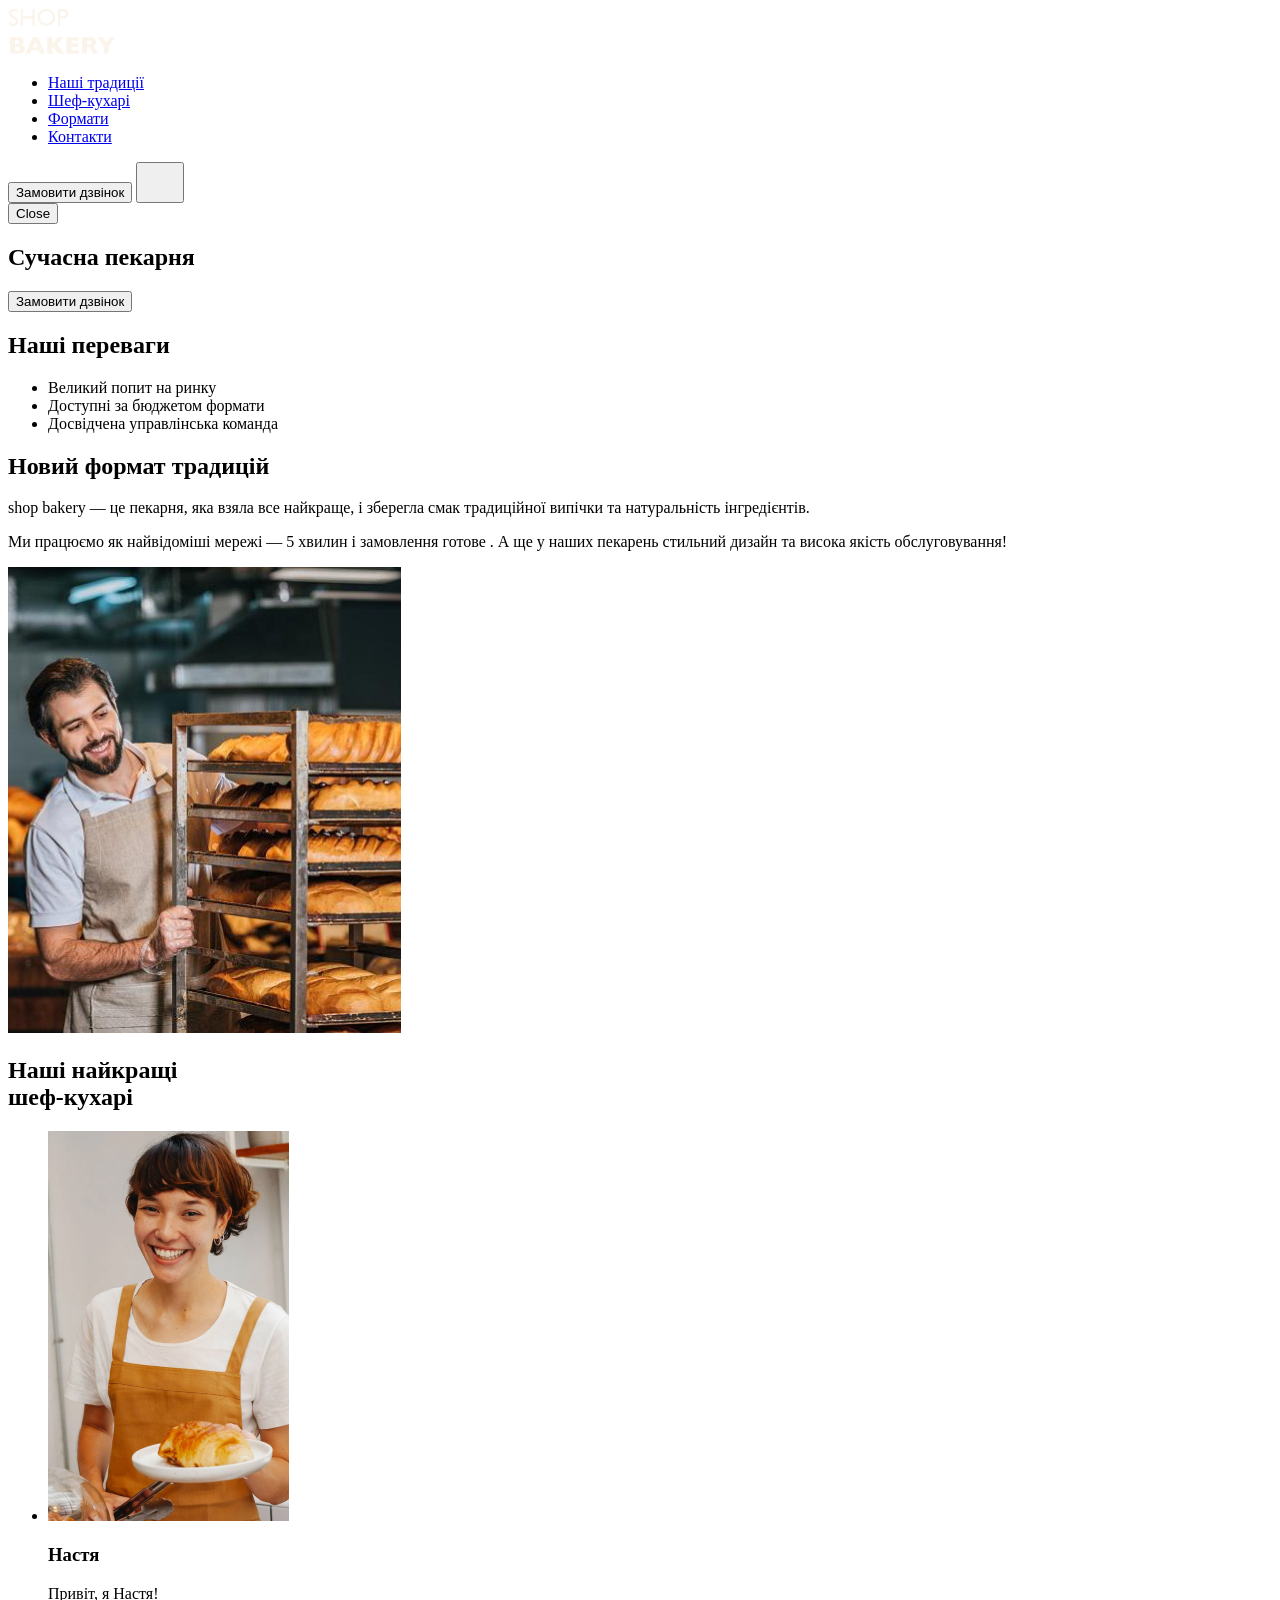
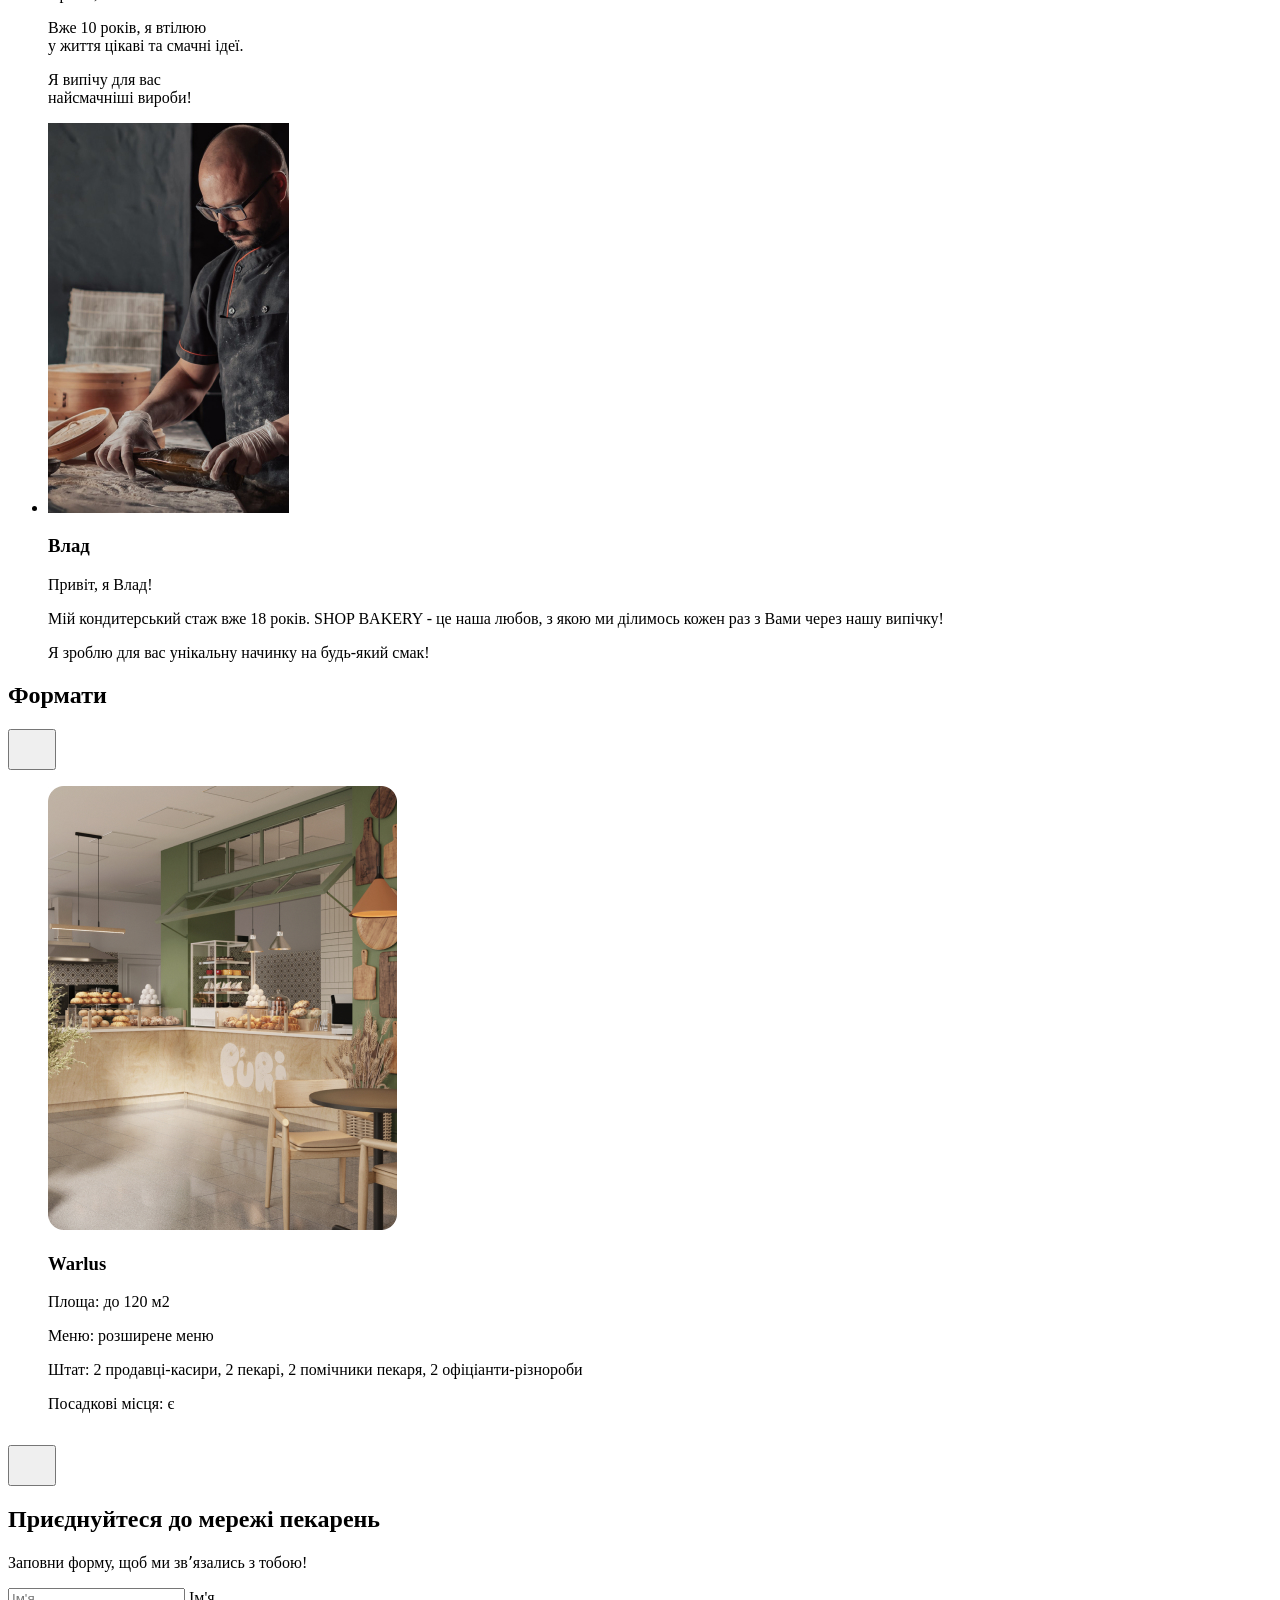
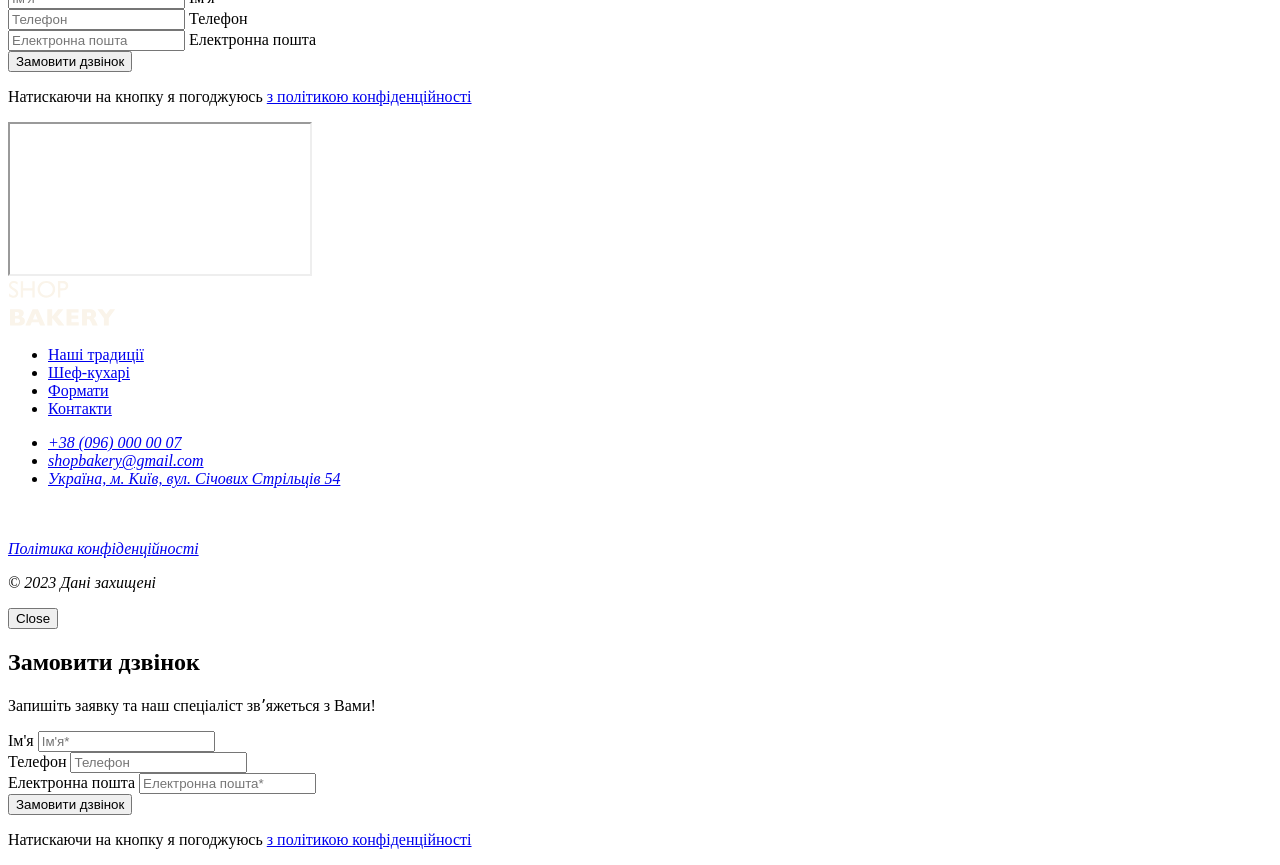
==== commit ad50943d: "Add files via upload" ====
--- a/index.html
+++ b/index.html
@@ -1,221 +1,512 @@
-<!DOCTYPE html>
-<html lang="uk">
-  <head>
-    <meta charset="UTF-8" />
-    <meta http-equive="X-UA-Compatitble" content="IE-edge" />
-    <meta name="viewport" content="width=device-width, initial-scale=1.0" />
-    <title>Сучасна пекарня</title>
-    <!-- STYLES
-    <link rel="preconnect" href="https://fonts.googleapis.com">
-<link rel="preconnect" href="https://fonts.gstatic.com" crossorigin>
-<link href="https://fonts.googleapis.com/css2?family=Poppins:wght@300;400;600;900&display=swap" rel="stylesheet"> -->
-    <link rel="stylesheet" href="./css/styles.css" />
-  </head>
-  <body>
-    <header class="header">
-      <div class="container">
-        <div class="header-container">
-      <nav class="header-nav">
-        <a href="/">
-          <img src="./images/logo.svg" alt="Логоитип" />
-        </a>
-        <ul class="header-menu">
-          <li><a class="link" href="#traditions-section">Наші традиції</a></li>
-          <li><a class="link" href="#chiefs">Шеф-кухарі</a></li>
-          <li><a class="link" href="#forms">Формати</a></li>
-          <li><a class="link" href="#contacts">Контакти</a></li>
-        </ul>
-      </nav>
-      <button class="button" type="button">Замовити дзвінок</button>
-    </div>
-    </div>
-    </header>
-    <main>
-      <section class="hero-section">
-        <div class="container"><h1 class="hero-title"><span>Сучасна</span> пекарня</h1></div>
-      </section>
-      <section class="advantages-section" id="traditions-section">
-        <div class="container">              
-          <h2 class="hidden">Наші переваги</h2>
-          <ul class="advantages">
-          <li class="advantages-item">Великий попит на ринку</li>
-          <li class="advantages-item">Доступні за бюджетом формати</li>
-          <li class="advantages-item">Досвідчена управлінська команда</li>
-          </ul>
-          </div>
-        </div>
-      </div>
-    </section>
-      <section class="section" id="traditions-section">
-      <div class="container">
-        <div class="traditions-container">
-          <div class="traditions-content">
-            <h2 class="traditions-title section-title">
-              Новий формат традицій
-            </h2>
-            <p class="traditions-text">
-              <span class="brand-upper">shop bakery</span>— це пекарня, яка взяла
-              все найкраще, і зберегла смак традиційної випічки та натуральність
-              інгредієнтів.
-            </p>
-            <p class="traditions-text">
-              Ми працюємо як найвідоміші мережі —
-              <span class="brand">5 хвилин і замовлення готове</span>. А ще у наших
-              пекарень стильний дизайн та висока якість обслуговування!
-        </p>
-        </div>
-        <img src="./images/baker-man.jpg" alt="Пекар"
-        />
-        </div>
-      </div>
-      </section></div>
-      <section class="section" id="chiefs">
-        <div class="container">
-          <h2 class="chefs-title section-title centered">Наші найкращі шеф кухарі</h2>
-        <ul>
-          <li>
-            <article>
-              <img class="chef-img" src="./images/nastya-chef.jpg" alt="Настя" />
-              <h3 class="chief-title">Настя</h3>
-              <p>Привіт, я Настя!</p>
-              <p>Вже 10 років, я втілюю у життя цікаві та смачні ідеї.</p>
-              <p>Я випічу для вас найсмачніщі вироби!</p>
-            </article>
-          </li>
-          <li>
-            <article>
-              <img class="chef-img" src="./images/vlad-chef.jpg" alt="Влад" />
-              <h3 class="chief-title">Влад</h3>
-              <p>Привіт, я Влад!</p>
-              <p>
-                Мій кодитерський стаж вже 18 років. SHOP BEKERY - це наша любов,
-                з якою ми ділимось кожен раз з Вами через нашу випічку!
-              </p>
-              <p>Я зроблю для вас унікальну начинку на будь який смак!</p>
-            </article>
-          </li>
-        </ul>
-        </div>
-      </section>
-      <section class="section" id="forms"> 
-        <div class="container">
-          <h2 class="formats-title section-title centered">Формати</h2>
-          <ul class="formats-list">
-          <li class="formats-item">
-            <article class="format-card">
-              <h3 class="format-title" lang="en">Warlus</h3>
-              <div class="format-text">
-                <p>Площа: до 120 м2</p>
-                <p>Меню: розширене меню</p>
-                <p>
-                  Штат: 2 продавці-касири, 2 пекарі, 2 помічники пекаря, 2
-                  офіціанти-різнороби
-                </p>
-                <p>Посадкові місця: є</p>
-              </div>
-            </article>
-          </li>
-          <li class="formats-item">
-            <article class="format-card">
-              <h3 class="format-title" lang="en">Horsehoe</h3>
-              <div class="format-text">
-                <p>Площа: до 140 м2</p>
-                <p>Меню: розширене меню</p>
-                <p>
-                  Штат: 1 продавці-касири, 4 пекарі, 2 помічники пекаря, 3
-                  офіціанти-різнороби
-                </p>
-                <p>Посадкові місця: є</p>
-              </div>
-            </article>
-          </li>
-          <li class="formats-item">
-            <article class="format-card">
-              <h3 class="format-title" lang="en">Handlebar</h3>
-              <div class="format-text">
-                <p>Площа: до 90 м2</p>
-                <p>Меню: розширене меню</p>
-                <p>
-                  Штат: 3 продавці-касири, 2 пекарі, 3 помічники пекаря, 2
-                  офіціанти-різнороби
-                </p>
-                <p>Посадкові місця: є</p>
-              </div>
-            </article>
-          </li>
-        </ul>
-      </div>
-      </section>
-      <section class="section">
-        <div class="container"><h2 class="contact-section section-title">
-          Приєднуйтеся до мережі пекарень
-        </h2>
-        <p>Заповни форму, щоб ми звʼязались з тобою!</p>
-        <iframe
-          src="https://www.google.com/maps/embed?pb=!1m18!1m12!1m3!1d2540.1640209120496!2d30.491323200000004!3d50.4566703!2m3!1f0!2f0!3f0!3m2!1i1024!2i768!4f13.1!3m3!1m2!1s0x40d4ce637c006b2d%3A0xaf86385f19996ff0!2z0YPQuy4g0KHQtdGH0LXQstGL0YUg0KHRgtGA0LXQu9GM0YbQvtCyLCA1NCwg0JrQuNC10LIsINCj0LrRgNCw0LjQvdCwLCAwMjAwMA!5e0!3m2!1sru!2spl!4v1762355913736!5m2!1sru!2spl"
-          \
-          width="600"
-          height="600"
-          allowfullscreen=""
-          loading="lazy"
-          referrerpolicy="no-referrer-when-downgrade"
-        ></iframe>
-      </div>
-      </section>
-    </main>
-    <footer class="footer">
-      <div class="container">
-        <nav>
-        <a href="./index.html">
-          <img src="./images/logo.svg" alt="Логоитип" />
-        </a>
-        <ul>
-          <li class="link"><a href="#traditions-section">Наші традиції</a></li>
-          <li class="link"><a href="#chiefs">Шеф-кухарі</a></li>
-          <li class="link"><a href="#forms">Формати</a></li>
-          <li class="link"><a href="#contacts">Контакти</a></li>
-        </ul>
-      </nav>
-      <address id="contacts">
-        <ul>
-          <li>
-            <a class="adress-link" href="tel:+38(096)0000007"
-              >+ 38 (096) 000 00 07></a
-            >
-          </li>
-          <li>
-            <a class="adress-link" href="mailto:shopbakery@gmail.com"
-              >shopbakery@gmail.com></a
-            >
-          </li>
-          <li>
-            <a
-              class="adress-link"
-              href="https://share.google/p2Ou1kJgg2Bm39qx0"
-              target="_blank"
-            >
-              Україна, м. Київ, вул. Січових Стрільців 54 >
-            </a>
-          </li>
-          <li>
-            <a href="-"></a>
-            <!---facebook-->
-          </li>
-          <li>
-            <a href="-"></a>
-            <!--insta-->
-          </li>
-        </ul>
-        <a
-          class="address-link"
-          href="#"
-          target="_blank"
-          Політика
-          конфіденційності
-        ></a>
-        <p class="address-copy">&copy; 2023 Дані захищені</p>
-      </address>
-      </div>
-    </footer>
-  </body>
-</html>
+<!doctype html>
+<html lang="uk">
+  <head>
+    <meta charset="UTF-8" />
+    <meta http-equiv="X-UA-Compatible" content="IE=edge" />
+    <meta name="viewport" content="width=device-width, initial-scale=1.0" />
+    <title>Сучасна пекарня</title>
+    <link
+      rel="stylesheet"
+      href="https://cdn.jsdelivr.net/npm/swiper@11/swiper-bundle.min.css"
+    />
+    <link rel="stylesheet" href="./css/main.min.css" />
+  </head>
+  <body>
+    <header class="header">
+      <div class="container">
+        <div class="header__container">
+          <nav class="header__nav">
+            <a href="/">
+              <img src="./images/logo.svg" alt="Логотип" />
+            </a>
+            <ul class="header__menu">
+              <li>
+                <a class="link" href="#traditions-section">Наші традиції</a>
+              </li>
+              <li><a class="link" href="#chefs-section">Шеф-кухарі</a></li>
+              <li><a class="link" href="#forms">Формати</a></li>
+              <li><a class="link" href="#contacts">Контакти</a></li>
+            </ul>
+          </nav>
+          <button class="header__button button modal-btn-open" type="button">
+            Замовити дзвінок
+          </button>
+          <button class="header__burger menu-btn-open" type="button">
+            <svg class="address-icon" width="32" height="32">
+              <use href="./images/menu.svg"></use>
+            </svg>
+          </button>
+          <div class="mobile-menu">
+            <button class="mobile-menu__btn-close menu-btn-close" type="button">
+              Close
+            </button>
+          </div>
+        </div>
+      </div>
+    </header>
+
+    <main>
+      <section class="hero-section">
+        <div class="container">
+          <h1 class="hero-section__title">
+            <span class="text-brand">Сучасна</span> пекарня
+          </h1>
+          <button
+            class="hero-section__button button modal-btn-open"
+            type="button"
+          >
+            Замовити дзвінок
+          </button>
+        </div>
+      </section>
+
+      <section class="advantages-section" id="advantages-section">
+        <div class="container">
+          <h2 class="visually-hidden">Наші переваги</h2>
+          <ul class="advantages-section__list">
+            <li class="advantages-section__item">Великий попит на ринку</li>
+            <li class="advantages-section__item">
+              Доступні за бюджетом формати
+            </li>
+            <li class="advantages-section__item">
+              Досвідчена управлінська команда
+            </li>
+          </ul>
+        </div>
+      </section>
+
+      <section class="traditions-section section" id="traditions-section">
+        <div class="container">
+          <div class="traditions-section__container">
+            <div class="traditions-section__content">
+              <h2 class="traditions-section__title section__title">
+                Новий формат традицій
+              </h2>
+              <p>
+                <span class="text-brand text-bold text-uppercase">
+                  shop bakery
+                </span>
+                — це пекарня, яка взяла все найкраще, і зберегла смак
+                традиційної випічки та натуральність інгредієнтів.
+              </p>
+              <p
+                class="traditions-section__text traditions-section__text--limited"
+              >
+                Ми працюємо як найвідоміші мережі —
+                <span class="text-brand text-bold">
+                  5 хвилин і замовлення готове
+                </span>
+                . А ще у наших пекарень стильний дизайн та висока якість
+                обслуговування!
+              </p>
+            </div>
+            <img
+              class="traditions-section__image"
+              src="./images/baker-man.jpg"
+              alt="Пекар"
+            />
+          </div>
+        </div>
+      </section>
+
+      <section class="chef-section section" id="chefs-section">
+        <div class="container">
+          <h2
+            class="chef-section__title section__title section__title--centered"
+          >
+            Наші найкращі <br />
+            <span class="text-brand-dark">шеф-кухарі</span>
+          </h2>
+          <ul class="chef-section__list">
+            <li class="chef-section__item">
+              <article class="chef-card">
+                <img
+                  class="chef-card__img"
+                  src="./images/nastya-chef.jpg"
+                  alt="Настя"
+                />
+                <div>
+                  <h3 class="chef-card__title">Настя</h3>
+                  <p class="chef-card__text">Привіт, я Настя!</p>
+                  <p class="chef-card__text">
+                    Вже 10 років, я втілюю <br />
+                    у життя цікаві та смачні ідеї.
+                  </p>
+                  <p class="chef-card__text">
+                    Я випічу для вас <br />
+                    найсмачніші вироби!
+                  </p>
+                </div>
+              </article>
+            </li>
+            <li class="chef-section__item">
+              <article class="chef-card">
+                <img
+                  class="chef-card__img"
+                  src="./images/vlad-chef.jpg"
+                  alt="Влад"
+                />
+                <div>
+                  <h3 class="chef-card__title">Влад</h3>
+                  <p class="chef-card__text">Привіт, я Влад!</p>
+                  <p class="chef-card__text">
+                    Мій кондитерський стаж вже 18 років. SHOP BAKERY - це наша
+                    любов, з якою ми ділимось кожен раз з Вами через нашу
+                    випічку!
+                  </p>
+                  <p class="chef-card__text">
+                    Я зроблю для вас унікальну начинку на будь-який смак!
+                  </p>
+                </div>
+              </article>
+            </li>
+          </ul>
+        </div>
+      </section>
+
+      <section class="formats-section section" id="forms">
+        <div class="container">
+          <h2
+            class="formats-section__title section__title section__title--centered"
+          >
+            Формати
+          </h2>
+          <div class="formats-section__slider">
+            <button
+              class="formats-section__button carousel-button prev"
+              type="button"
+            >
+              <svg width="32" height="32">
+                <use href="./images/circle-left.svg"></use>
+              </svg>
+            </button>
+            <div class="formats-section__container swiper">
+              <ul class="formats-section__list swiper-wrapper">
+                <li class="swiper-slide">
+                  <article class="format-card">
+                    <img
+                      class="format-card__image"
+                      src="./images/walrus-format.jpg"
+                      alt="Warlus format"
+                    />
+                    <h3 class="format-card__title" lang="en">Warlus</h3>
+                    <div class="format-card__text">
+                      <p>Площа: до 120 м2</p>
+                      <p>Меню: розширене меню</p>
+                      <p>
+                        Штат: 2 продавці-касири, 2 пекарі, 2 помічники пекаря, 2
+                        офіціанти-різнороби
+                      </p>
+                      <p>Посадкові місця: є</p>
+                    </div>
+                  </article>
+                </li>
+                <li class="swiper-slide">
+                  <article class="format-card">
+                    <img
+                      class="format-card__image"
+                      src="./images/horseshoe-format.jpg"
+                      alt="Horseshoe format"
+                    />
+                    <h3 class="format-card__title" lang="en">Horseshoe</h3>
+                    <div class="format-card__text">
+                      <p>Площа: до 140 м2</p>
+                      <p>Меню: розширене меню</p>
+                      <p>
+                        Штат: 1 продавці-касири, 4 пекарі, 2 помічники пекаря, 3
+                        офіціанти-різнороби
+                      </p>
+                      <p>Посадкові місця: є</p>
+                    </div>
+                  </article>
+                </li>
+                <li class="swiper-slide">
+                  <article class="format-card">
+                    <img
+                      class="format-card__image"
+                      src="./images/handlebar-format.jpg"
+                      alt="Handlebar format"
+                    />
+                    <h3 class="format-card__title" lang="en">Handlebar</h3>
+                    <div class="format-card__text">
+                      <p>Площа: до 90 м2</p>
+                      <p>Меню: розширене меню</p>
+                      <p>
+                        Штат: 3 продавці-касири, 2 пекарі, 3 помічники пекаря, 2
+                        офіціанти-різнороби
+                      </p>
+                      <p>Посадкові місця: є</p>
+                    </div>
+                  </article>
+                </li>
+                <li class="swiper-slide">
+                  <article class="format-card">
+                    <img
+                      class="format-card__image"
+                      src="./images/walrus-format.jpg"
+                      alt="Warlus format"
+                    />
+                    <h3 class="format-card__title" lang="en">Warlus</h3>
+                    <div class="format-card__text">
+                      <p>Площа: до 120 м2</p>
+                      <p>Меню: розширене меню</p>
+                      <p>
+                        Штат: 2 продавці-касири, 2 пекарі, 2 помічники пекаря, 2
+                        офіціанти-різнороби
+                      </p>
+                      <p>Посадкові місця: є</p>
+                    </div>
+                  </article>
+                </li>
+                <li class="swiper-slide">
+                  <article class="format-card">
+                    <img
+                      class="format-card__image"
+                      src="./images/horseshoe-format.jpg"
+                      alt="Horseshoe format"
+                    />
+                    <h3 class="format-card__title" lang="en">Horseshoe</h3>
+                    <div class="format-card__text">
+                      <p>Площа: до 140 м2</p>
+                      <p>Меню: розширене меню</p>
+                      <p>
+                        Штат: 1 продавці-касири, 4 пекарі, 2 помічники пекаря, 3
+                        офіціанти-різнороби
+                      </p>
+                      <p>Посадкові місця: є</p>
+                    </div>
+                  </article>
+                </li>
+                <li class="swiper-slide">
+                  <article class="format-card">
+                    <img
+                      class="format-card__image"
+                      src="./images/handlebar-format.jpg"
+                      alt="Handlebar format"
+                    />
+                    <h3 class="format-card__title" lang="en">Handlebar</h3>
+                    <div class="format-card__text">
+                      <p>Площа: до 90 м2</p>
+                      <p>Меню: розширене меню</p>
+                      <p>
+                        Штат: 3 продавці-касири, 2 пекарі, 3 помічники пекаря, 2
+                        офіціанти-різнороби
+                      </p>
+                      <p>Посадкові місця: є</p>
+                    </div>
+                  </article>
+                </li>
+              </ul>
+              <div class="pagination">
+                <span class="pagination__button"></span>
+                <span class="pagination__button"></span>
+                <span class="pagination__button"></span>
+                <span class="pagination__button"></span>
+              </div>
+            </div>
+            <button
+              class="formats-section__button carousel-button next"
+              type="button"
+            >
+              <svg width="32" height="32">
+                <use href="./images/circle-right.svg"></use>
+              </svg>
+            </button>
+          </div>
+        </div>
+      </section>
+
+      <section class="contact-section section" id="contact-section">
+        <div class="container">
+          <div class="contact-section__container">
+            <div class="contact-section__form">
+              <h2 class="contact-section__title">
+                Приєднуйтеся до мережі пекарень
+              </h2>
+              <p>Заповни форму, щоб ми звʼязались з тобою!</p>
+              <form name="contact-form" autocomplete="off" novalidate>
+                <div class="contact-section__form-field input">
+                  <input
+                    class="input__control"
+                    type="text"
+                    id="user-name"
+                    name="user-name"
+                    placeholder="Ім'я"
+                  />
+                  <label class="input__label visually-hidden" for="user-name">
+                    Ім'я
+                  </label>
+                </div>
+                <div class="contact-section__form-field input">
+                  <input
+                    class="input__control"
+                    type="tel"
+                    id="user-tel"
+                    name="user-tel"
+                    placeholder="Телефон"
+                  />
+                  <label class="input__label visually-hidden" for="user-tel"
+                    >Телефон</label
+                  >
+                </div>
+                <div class="contact-section__form-field input">
+                  <input
+                    class="input__control"
+                    type="email"
+                    id="user-email"
+                    name="user-email"
+                    placeholder="Електронна пошта"
+                  />
+                  <label class="input__label visually-hidden" for="user-email"
+                    >Електронна пошта</label
+                  >
+                </div>
+                <button class="contact-section__button button" type="submit">
+                  Замовити дзвінок
+                </button>
+                <p class="form-terms">
+                  Натискаючи на кнопку я погоджуюсь
+                  <a class="form-terms__link" href="#"
+                    >з політикою конфіденційності</a
+                  >
+                </p>
+              </form>
+            </div>
+            <iframe
+              class="contact-section__map"
+              src="https://www.google.com/maps/embed?pb=!1m18!1m12!1m3!1d2540.1640209120496!2d30.491323200000004!3d50.4566703!2m3!1f0!2f0!3f0!3m2!1i1024!2i768!4f13.1!3m3!1m2!1s0x40d4ce637c006b2d%3A0xaf86385f19996ff0!2z0YPQuy4g0KHQtdGH0LXQstGL0YUg0KHRgtGA0LXQu9GM0YbQvtCyLCA1NCwg0JrQuNC10LIsINCj0LrRgNCw0LjQvdCwLCAwMjAwMA!5e0!3m2!1sru!2spl!4v1762355913736!5m2!1sru!2spl"
+              allowfullscreen=""
+              loading="lazy"
+              referrerpolicy="no-referrer-when-downgrade"
+            >
+            </iframe>
+          </div>
+        </div>
+      </section>
+    </main>
+
+    <footer class="footer">
+      <div class="container">
+        <div class="footer__container">
+          <nav class="footer__nav">
+            <div class="footer__logo">
+              <a href="./index.html">
+                <img src="./images/logo.svg" alt="Логотип" />
+              </a>
+            </div>
+            <ul class="footer__menu">
+              <li><a href="#traditions-section">Наші традиції</a></li>
+              <li><a href="#chefs-section">Шеф-кухарі</a></li>
+              <li><a href="#forms">Формати</a></li>
+              <li><a href="#contacts">Контакти</a></li>
+            </ul>
+          </nav>
+          <address class="footer__address" id="contacts">
+            <ul class="footer-list">
+              <li>
+                <a class="adress-link" href="tel:+380960000007"
+                  >+38 (096) 000 00 07</a
+                >
+              </li>
+              <li>
+                <a class="adress-link" href="mailto:shopbakery@gmail.com"
+                  >shopbakery@gmail.com</a
+                >
+              </li>
+              <li>
+                <a class="adress-link" href="#" target="_blank">
+                  Україна, м. Київ, вул. Січових Стрільців 54
+                </a>
+              </li>
+            </ul>
+            <div>
+              <a href="#">
+                <svg class="address-icon" width="32" height="32">
+                  <use href="./images/sprites.svg#icon-facebook2"></use></svg
+              ></a>
+              <a href="#">
+                <svg class="address-icon" width="32" height="32">
+                  <use href="./images/sprites.svg#icon-instagram"></use></svg
+              ></a>
+            </div>
+            <div class="address-info">
+              <a class="address-link" href="#" target="_blank"
+                >Політика конфіденційності</a
+              >
+              <p class="adress-copy">&copy; 2023 Дані захищені</p>
+            </div>
+          </address>
+        </div>
+      </div>
+    </footer>
+
+    <div class="backdrop is-hidden">
+      <div class="modal-container"></div>
+      <div class="modal">
+        <button class="modal-btn-close" type="button">Close</button>
+        <h2>Замовити дзвінок</h2>
+        <p>Запишіть заявку та наш спеціаліст звʼяжеться з Вами!</p>
+        <form name="modal-form" autocomplete="off">
+          <div class="form-field input">
+            <label class="input__control visually-hidden" for="user-name"
+              >Ім'я</label
+            >
+            <input
+              class="input__control"
+              type="text"
+              id="user-name"
+              name="user-name"
+              placeholder="Ім'я*"
+              required
+              minlength="2"
+              maxlength="16"
+            />
+          </div>
+          <div class="form-field input">
+            <label class="input__control visually-hidden" for="user-tel"
+              >Телефон</label
+            >
+            <input
+              class="input__control"
+              type="tel"
+              name="user-tel"
+              id="user-tel"
+              placeholder="Телефон"
+              required
+              pattern="^\+[0-9]{12}"
+            />
+          </div>
+          <div class="form-field input">
+            <label class="input__control visually-hidden" for="user-email"
+              >Електронна пошта</label
+            >
+            <input
+              class="input__control"
+              type="email"
+              name="user-email"
+              id="user-email"
+              placeholder="Електронна пошта*"
+              required
+              minlength="5"
+              maxlength="20"
+            />
+          </div>
+          <button class="modal__button button" type="submit">
+            Замовити дзвінок
+          </button>
+          <p class="form-terms">
+            Натискаючи на кнопку я погоджуюсь
+            <a class="form-terms__link" href="#"
+              >з політикою конфіденційності</a
+            >
+          </p>
+        </form>
+      </div>
+    </div>
+
+    <script src="https://cdn.jsdelivr.net/npm/swiper@11/swiper-bundle.min.js"></script>
+    <script src="./js/formats-slider.js"></script>
+    <script src="./js/mobile-menu.js"></script>
+    <script src="./js/modal.js"></script>
+  </body>
+</html>
